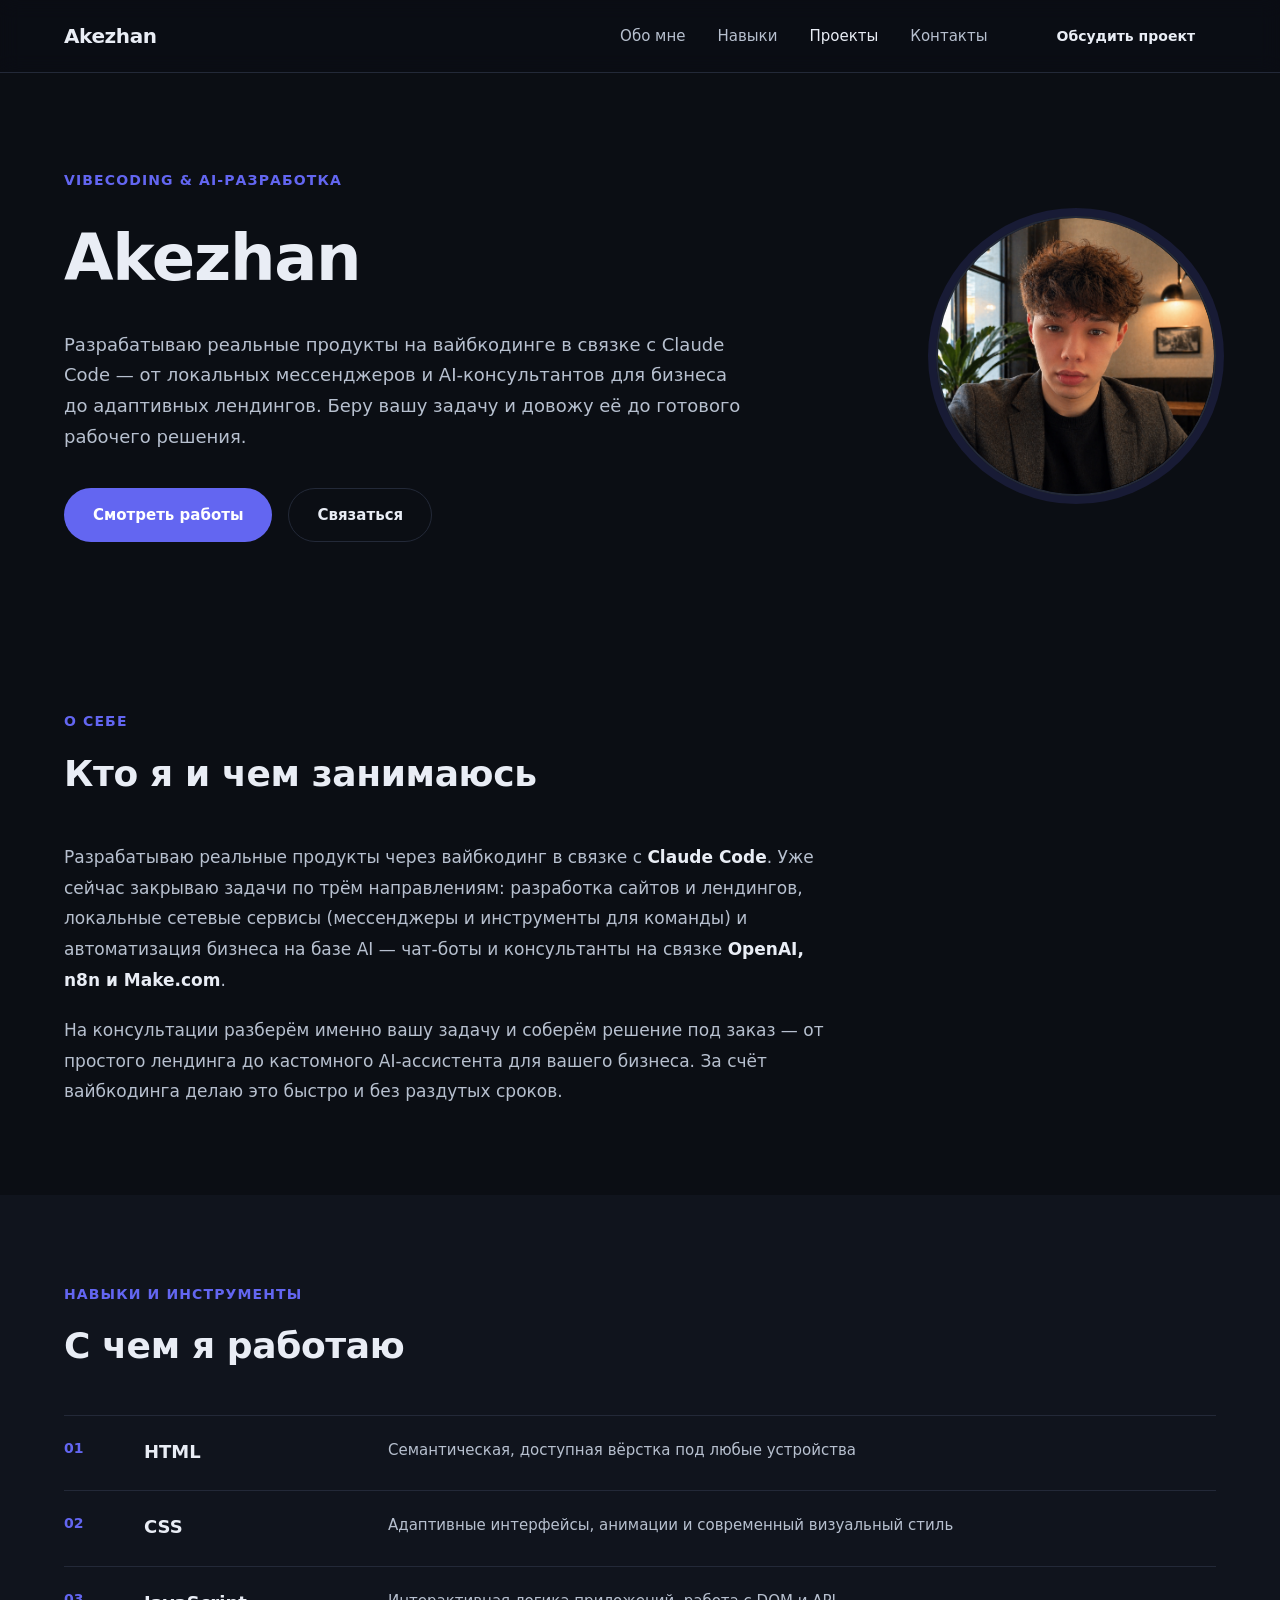
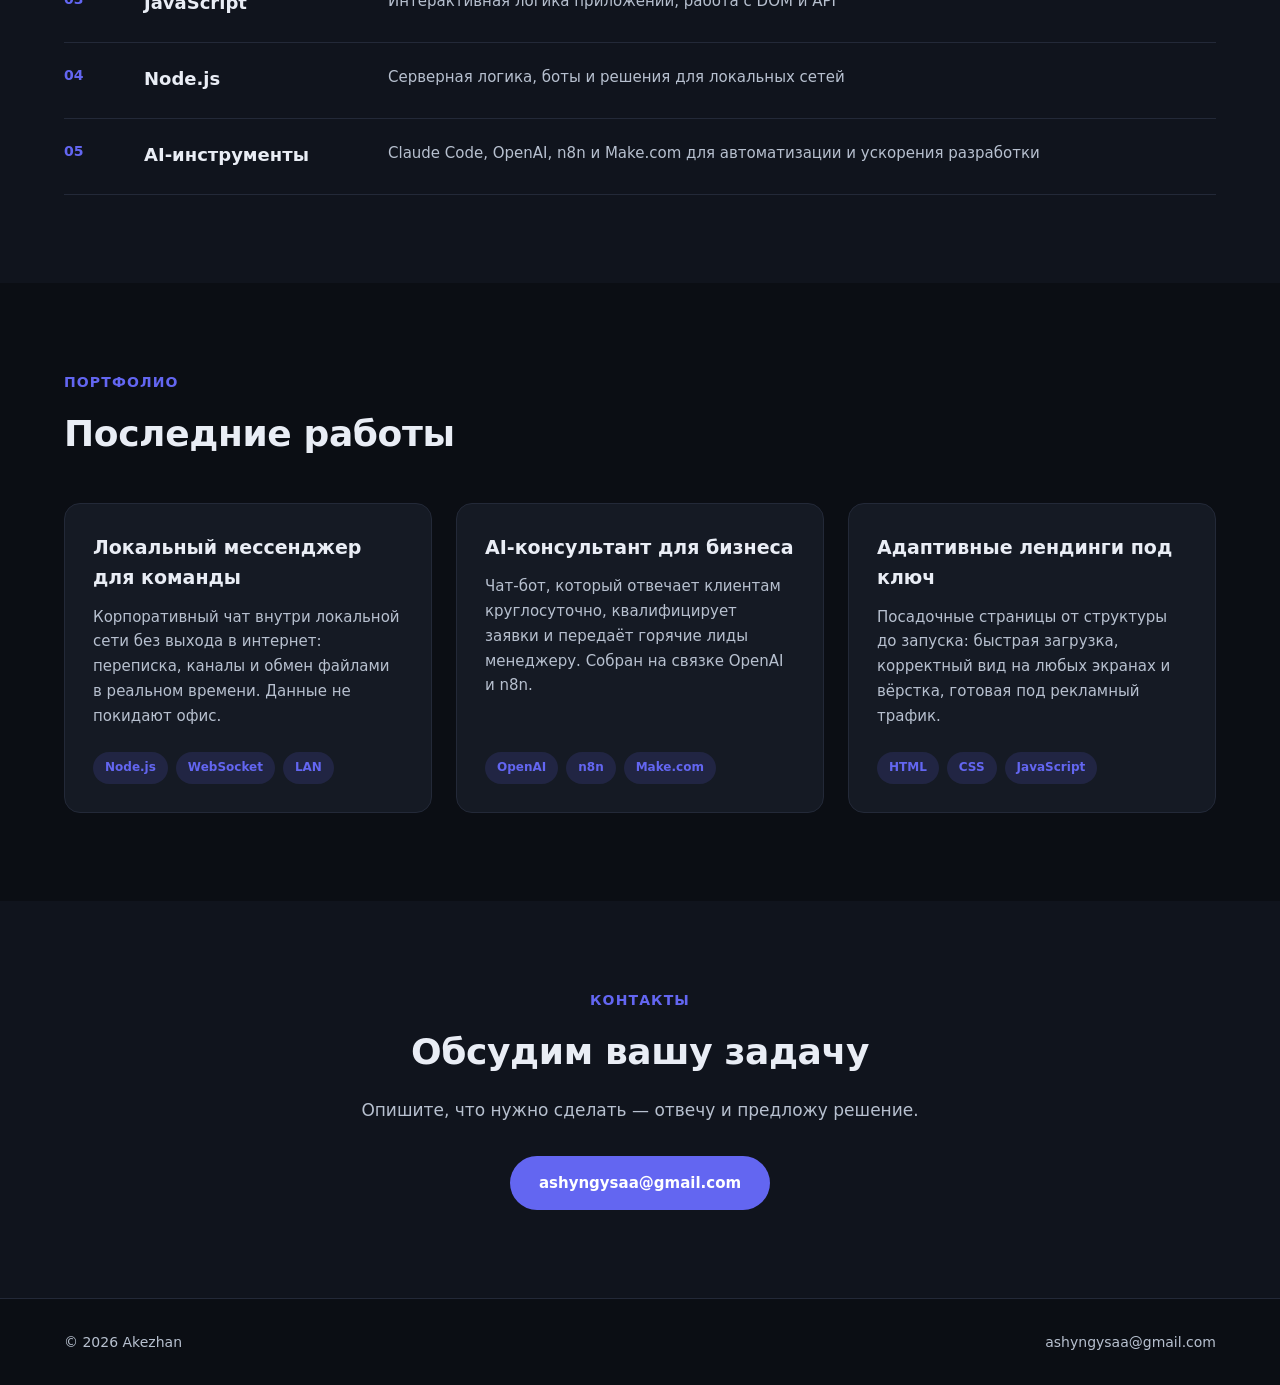
==== index.html @ c4709b47 "Initial commit: portfolio site with fixed hero layout Hero was collapsing to one column at every des" ====
<!DOCTYPE html>
<html lang="ru">
<head>
<meta charset="UTF-8">
<meta name="viewport" content="width=device-width, initial-scale=1.0">
<title>Akezhan — Портфолио</title>
<meta name="description" content="Akezhan — разработка сайтов, локальных сетевых сервисов и AI-автоматизации бизнеса на вайбкодинге с Claude Code.">
<link rel="icon" type="image/svg+xml" href="favicon.svg">
<meta property="og:title" content="Akezhan — разработка на вайбкодинге">
<meta property="og:description" content="Разрабатываю реальные продукты на вайбкодинге в связке с Claude Code — от локальных мессенджеров и AI-консультантов для бизнеса до адаптивных лендингов.">
<meta property="og:type" content="website">
<meta name="twitter:card" content="summary">
<meta name="twitter:title" content="Akezhan — разработка на вайбкодинге">
<meta name="twitter:description" content="Разрабатываю реальные продукты на вайбкодинге в связке с Claude Code — от локальных мессенджеров и AI-консультантов для бизнеса до адаптивных лендингов.">
<link rel="stylesheet" href="style.css">
</head>
<body>

<header class="header" id="top">
  <div class="container header__inner">
    <a href="#top" class="logo">Akezhan</a>

    <nav class="nav" id="nav">
      <a href="#about" class="nav__link">Обо мне</a>
      <a href="#skills" class="nav__link">Навыки</a>
      <a href="#projects" class="nav__link">Проекты</a>
      <a href="#contact" class="nav__link">Контакты</a>
    </nav>

    <a href="#contact" class="btn btn--sm header__cta">Обсудить проект</a>

    <button class="burger" id="burger" aria-label="Открыть меню" aria-expanded="false">
      <span></span><span></span><span></span>
    </button>
  </div>
</header>

<main>

  <!-- HERO -->
  <section class="hero">
    <div class="container hero__inner">
      <div class="hero__text">
        <p class="hero__eyebrow">Vibecoding &amp; AI-разработка</p>
        <h1 class="hero__title">Akezhan</h1>
        <p class="hero__desc">
          Разрабатываю реальные продукты на вайбкодинге в связке с Claude Code — от локальных мессенджеров и AI-консультантов для бизнеса до адаптивных лендингов. Беру вашу задачу и довожу её до готового рабочего решения.
        </p>
        <div class="hero__actions">
          <a href="#projects" class="btn btn--primary">Смотреть работы</a>
          <a href="#contact" class="btn btn--ghost">Связаться</a>
        </div>
      </div>

      <div class="hero__avatar-wrap">
        <div class="hero__avatar">
          <img src="avatar.png" alt="Akezhan">
        </div>
      </div>
    </div>
  </section>

  <!-- ABOUT -->
  <section class="section" id="about">
    <div class="container">
      <p class="section__eyebrow">О себе</p>
      <h2 class="section__title">Кто я и чем занимаюсь</h2>

      <div class="about__body">
        <p class="about__text">
          Разрабатываю реальные продукты через вайбкодинг в связке с <strong>Claude Code</strong>. Уже сейчас закрываю задачи по трём направлениям: разработка сайтов и лендингов, локальные сетевые сервисы (мессенджеры и инструменты для команды) и автоматизация бизнеса на базе AI — чат-боты и консультанты на связке <strong>OpenAI, n8n и Make.com</strong>.
        </p>
        <p class="about__text">
          На консультации разберём именно вашу задачу и соберём решение под заказ — от простого лендинга до кастомного AI-ассистента для вашего бизнеса. За счёт вайбкодинга делаю это быстро и без раздутых сроков.
        </p>
      </div>
    </div>
  </section>

  <!-- SKILLS -->
  <section class="section section--alt" id="skills">
    <div class="container">
      <p class="section__eyebrow">Навыки и инструменты</p>
      <h2 class="section__title">С чем я работаю</h2>

      <ul class="skills">
        <li class="skills__item">
          <span class="skills__num">01</span>
          <span class="skills__name">HTML</span>
          <span class="skills__desc">Семантическая, доступная вёрстка под любые устройства</span>
        </li>
        <li class="skills__item">
          <span class="skills__num">02</span>
          <span class="skills__name">CSS</span>
          <span class="skills__desc">Адаптивные интерфейсы, анимации и современный визуальный стиль</span>
        </li>
        <li class="skills__item">
          <span class="skills__num">03</span>
          <span class="skills__name">JavaScript</span>
          <span class="skills__desc">Интерактивная логика приложений, работа с DOM и API</span>
        </li>
        <li class="skills__item">
          <span class="skills__num">04</span>
          <span class="skills__name">Node.js</span>
          <span class="skills__desc">Серверная логика, боты и решения для локальных сетей</span>
        </li>
        <li class="skills__item">
          <span class="skills__num">05</span>
          <span class="skills__name">AI-инструменты</span>
          <span class="skills__desc">Claude Code, OpenAI, n8n и Make.com для автоматизации и ускорения разработки</span>
        </li>
      </ul>
    </div>
  </section>

  <!-- PROJECTS -->
  <section class="section" id="projects">
    <div class="container">
      <p class="section__eyebrow">Портфолио</p>
      <h2 class="section__title">Последние работы</h2>

      <div class="projects">
        <article class="card">
          <div class="card__body">
            <h3 class="card__title">Локальный мессенджер для команды</h3>
            <p class="card__desc">Корпоративный чат внутри локальной сети без выхода в интернет: переписка, каналы и обмен файлами в реальном времени. Данные не покидают офис.</p>
          </div>
          <div class="card__tags">
            <span class="tag">Node.js</span>
            <span class="tag">WebSocket</span>
            <span class="tag">LAN</span>
          </div>
        </article>

        <article class="card">
          <div class="card__body">
            <h3 class="card__title">AI-консультант для бизнеса</h3>
            <p class="card__desc">Чат-бот, который отвечает клиентам круглосуточно, квалифицирует заявки и передаёт горячие лиды менеджеру. Собран на связке OpenAI и n8n.</p>
          </div>
          <div class="card__tags">
            <span class="tag">OpenAI</span>
            <span class="tag">n8n</span>
            <span class="tag">Make.com</span>
          </div>
        </article>

        <article class="card">
          <div class="card__body">
            <h3 class="card__title">Адаптивные лендинги под ключ</h3>
            <p class="card__desc">Посадочные страницы от структуры до запуска: быстрая загрузка, корректный вид на любых экранах и вёрстка, готовая под рекламный трафик.</p>
          </div>
          <div class="card__tags">
            <span class="tag">HTML</span>
            <span class="tag">CSS</span>
            <span class="tag">JavaScript</span>
          </div>
        </article>
      </div>
    </div>
  </section>

  <!-- CONTACT -->
  <section class="section section--alt" id="contact">
    <div class="container contact">
      <p class="section__eyebrow">Контакты</p>
      <h2 class="section__title">Обсудим вашу задачу</h2>
      <p class="contact__text">Опишите, что нужно сделать — отвечу и предложу решение.</p>
      <div class="contact__actions">
        <a href="mailto:ashyngysaa@gmail.com" class="btn btn--primary">ashyngysaa@gmail.com</a>
      </div>
    </div>
  </section>

</main>

<footer class="footer">
  <div class="container footer__inner">
    <span>© <span id="year"></span> Akezhan</span>
    <a href="mailto:ashyngysaa@gmail.com">ashyngysaa@gmail.com</a>
  </div>
</footer>

<script src="script.js"></script>
</body>
</html>
---- style.css ----
/* ===== Variables ===== */
:root {
  --bg: #0b0e14;
  --bg-alt: #10141d;
  --surface: #151a24;
  --border: #232938;
  --text: #e9edf5;
  --text-muted: #b7c0cf;
  --accent: #6366f1;
  --accent-soft: rgba(99, 102, 241, 0.15);
  --radius: 16px;
  --container: 1200px;
  --transition: 0.2s ease;
}

* { box-sizing: border-box; }

html { scroll-behavior: smooth; }

body {
  margin: 0;
  background: var(--bg);
  color: var(--text);
  font-family: "Inter", "Segoe UI", system-ui, -apple-system, sans-serif;
  line-height: 1.6;
  -webkit-font-smoothing: antialiased;
  overflow-x: hidden;
}

img { max-width: 100%; display: block; }

a { color: inherit; text-decoration: none; }

ul { list-style: none; margin: 0; padding: 0; }

.container {
  max-width: var(--container);
  margin: 0 auto;
  padding: 0 24px;
}

/* ===== Buttons ===== */
.btn {
  display: inline-flex;
  align-items: center;
  justify-content: center;
  padding: 14px 28px;
  border-radius: 999px;
  font-weight: 600;
  font-size: 15px;
  transition: transform var(--transition), background var(--transition), border-color var(--transition), color var(--transition);
  border: 1px solid transparent;
  cursor: pointer;
}

.btn--primary {
  background: var(--accent);
  color: #fff;
}
.btn--primary:hover { transform: translateY(-2px); background: #5457e0; }

.btn--ghost {
  border-color: var(--border);
  color: var(--text);
  background: transparent;
}
.btn--ghost:hover { border-color: var(--accent); color: var(--accent); }

.btn--sm { padding: 10px 20px; font-size: 14px; }

/* ===== Header ===== */
.header {
  position: sticky;
  top: 0;
  z-index: 50;
  background: rgba(11, 14, 20, 0.85);
  backdrop-filter: blur(10px);
  border-bottom: 1px solid var(--border);
}

.header__inner {
  display: flex;
  align-items: center;
  justify-content: space-between;
  height: 72px;
  gap: 24px;
}

.logo {
  font-size: 20px;
  font-weight: 700;
  letter-spacing: -0.02em;
}

.nav {
  display: flex;
  gap: 32px;
  margin-left: auto;
}

.nav__link {
  font-size: 15px;
  color: var(--text-muted);
  transition: color var(--transition);
}
.nav__link:hover { color: var(--text); }
.nav__link--active { color: var(--text); }

.header__cta { margin-left: 24px; white-space: nowrap; }

.burger {
  display: none;
  flex-direction: column;
  justify-content: center;
  gap: 5px;
  width: 36px;
  height: 36px;
  background: transparent;
  border: none;
  cursor: pointer;
}
.burger span {
  display: block;
  height: 2px;
  background: var(--text);
  border-radius: 2px;
  transition: transform var(--transition), opacity var(--transition);
}

/* ===== Hero ===== */
.hero { padding: 96px 0 80px; }

.hero__inner {
  display: grid;
  grid-template-columns: minmax(0, 1fr) minmax(200px, 280px);
  align-items: center;
  gap: 48px;
  width: 100%;
}

.hero__text {
  min-width: 0;
  max-width: 680px;
  overflow-wrap: break-word;
}

.hero__eyebrow {
  color: var(--accent);
  font-weight: 600;
  font-size: 14px;
  text-transform: uppercase;
  letter-spacing: 0.08em;
  margin: 0 0 16px;
}

.hero__title {
  font-size: clamp(40px, 6vw, 64px);
  font-weight: 800;
  letter-spacing: -0.02em;
  margin: 0 0 20px;
}

.hero__desc {
  color: var(--text-muted);
  font-size: 18px;
  line-height: 1.7;
  margin: 0 0 36px;
}

.hero__actions { display: flex; gap: 16px; flex-wrap: wrap; min-width: 0; }

.hero__avatar-wrap {
  width: 280px;
  min-width: 0;
  justify-self: end;
}

.hero__avatar {
  width: 100%;
  aspect-ratio: 1;
  border-radius: 50%;
  overflow: hidden;
  border: 2px solid var(--border);
  box-shadow: 0 0 0 8px var(--accent-soft);
}

.hero__avatar img {
  width: 100%;
  height: 100%;
  object-fit: cover;
}

/* ===== Section shared ===== */
.section { padding: 88px 0; }
.section--alt { background: var(--bg-alt); }

.section__eyebrow {
  color: var(--accent);
  font-weight: 600;
  font-size: 14px;
  text-transform: uppercase;
  letter-spacing: 0.08em;
  margin: 0 0 12px;
}

.section__title {
  font-size: clamp(28px, 4vw, 36px);
  font-weight: 700;
  letter-spacing: -0.01em;
  margin: 0 0 40px;
}

/* ===== About ===== */
.about__body { max-width: 780px; }

.about__text {
  color: var(--text-muted);
  font-size: 17px;
  line-height: 1.8;
  margin: 0 0 20px;
}
.about__text:last-child { margin-bottom: 0; }

.about__text strong { color: var(--text); font-weight: 600; }

/* ===== Skills ===== */
.skills__item {
  display: grid;
  grid-template-columns: 56px minmax(160px, 220px) minmax(0, 1fr);
  align-items: start;
  column-gap: 24px;
  padding: 22px 0;
  border-bottom: 1px solid var(--border);
  line-height: 1.5;
  min-height: 76px;
}
.skills__item:first-child { border-top: 1px solid var(--border); }

.skills__num {
  font-size: 14px;
  font-weight: 700;
  color: var(--accent);
  font-variant-numeric: tabular-nums;
}

.skills__name {
  font-size: 18px;
  font-weight: 600;
  color: var(--text);
}

.skills__desc {
  font-size: 15px;
  color: var(--text-muted);
  line-height: 1.7;
}

/* ===== Projects ===== */
.projects {
  display: grid;
  grid-template-columns: repeat(3, minmax(0, 1fr));
  gap: 24px;
  align-items: stretch;
  grid-auto-rows: 1fr;
}

.card {
  display: flex;
  flex-direction: column;
  justify-content: space-between;
  height: 100%;
  background: var(--surface);
  border: 1px solid var(--border);
  border-radius: var(--radius);
  padding: 28px;
  transition: transform var(--transition), box-shadow var(--transition), border-color var(--transition);
}

.card:hover {
  transform: translateY(-4px);
  border-color: var(--accent);
  box-shadow: 0 12px 32px rgba(0, 0, 0, 0.35);
}

.card__body {
  display: flex;
  flex-direction: column;
  flex: 1;
  margin-bottom: 24px;
}

.card__title {
  font-size: 19px;
  font-weight: 700;
  margin: 0 0 12px;
}

.card__desc {
  font-size: 15px;
  color: var(--text-muted);
  line-height: 1.65;
  margin: 0;
}

.card__tags {
  display: flex;
  flex-wrap: wrap;
  gap: 8px;
  margin-top: auto;
}

.tag {
  font-size: 12px;
  font-weight: 600;
  color: var(--accent);
  background: var(--accent-soft);
  border-radius: 999px;
  padding: 6px 12px;
}

/* ===== Contact ===== */
.contact { text-align: center; }
.contact .section__title { margin-bottom: 16px; }
.contact__text {
  color: var(--text-muted);
  font-size: 17px;
  margin: 0 0 32px;
}
.contact__actions { display: flex; justify-content: center; }

/* ===== Footer ===== */
.footer { border-top: 1px solid var(--border); padding: 32px 0; }
.footer__inner {
  display: flex;
  justify-content: space-between;
  color: var(--text-muted);
  font-size: 14px;
}
.footer__inner a:hover { color: var(--text); }

/* ===== Reveal animation ===== */
.reveal {
  opacity: 0;
  transform: translateY(24px);
  transition: opacity 0.6s ease, transform 0.6s ease;
}
.reveal.is-visible { opacity: 1; transform: translateY(0); }

/* ===== Responsive ===== */
@media (max-width: 1024px) {
  .hero__inner { gap: 40px; grid-template-columns: minmax(0, 1fr) minmax(180px, 240px); }
  .hero__avatar-wrap { width: 240px; }
}

@media (max-width: 900px) {
  .projects { grid-template-columns: 1fr 1fr; }
  .hero__inner {
    grid-template-columns: minmax(0, 1fr);
    justify-items: center;
    text-align: center;
    gap: 40px;
  }
  .hero__avatar-wrap { order: -1; justify-self: center; width: 220px; }
  .hero__actions { justify-content: center; }
  .hero__text { max-width: 100%; }
}

@media (max-width: 768px) {
  .nav { position: fixed; top: 72px; left: 0; right: 0; background: var(--bg); flex-direction: column; gap: 0; padding: 8px 24px 16px; border-bottom: 1px solid var(--border); transform: translateY(-8px); opacity: 0; pointer-events: none; transition: transform var(--transition), opacity var(--transition); }
  .nav.is-open { transform: translateY(0); opacity: 1; pointer-events: auto; }
  .nav__link { padding: 12px 0; border-bottom: 1px solid var(--border); }
  .nav__link:last-child { border-bottom: none; }
  .header__cta { display: none; }
  .burger { display: flex; }
  .projects { grid-template-columns: 1fr; }
  .skills__item { grid-template-columns: 40px minmax(0, 1fr); row-gap: 6px; }
  .skills__desc { grid-column: 2 / 3; }
}

@media (max-width: 390px) {
  .container { padding: 0 16px; }
  .hero { padding: 56px 0 64px; }
  .hero__title { font-size: 36px; }
  .hero__desc { font-size: 16px; margin-bottom: 24px; }
  .hero__actions { gap: 12px; }
  .hero__avatar-wrap { width: 160px; }
  .section { padding: 64px 0; }
  .section__title { margin-bottom: 28px; }
  .card { padding: 24px; }
  .card__title { font-size: 18px; }
  .card__desc { font-size: 14px; }
  .skills__item { column-gap: 12px; padding: 18px 0; min-height: auto; }
  .skills__name { font-size: 16px; }
  .skills__desc { font-size: 14px; }
  .footer__inner { flex-direction: column; gap: 8px; }
}

@media (prefers-reduced-motion: reduce) {
  html { scroll-behavior: auto; }
  .reveal {
    opacity: 1 !important;
    transform: none !important;
    transition: none !important;
  }
  .btn,
  .card,
  .nav__link {
    transition: none !important;
  }
}
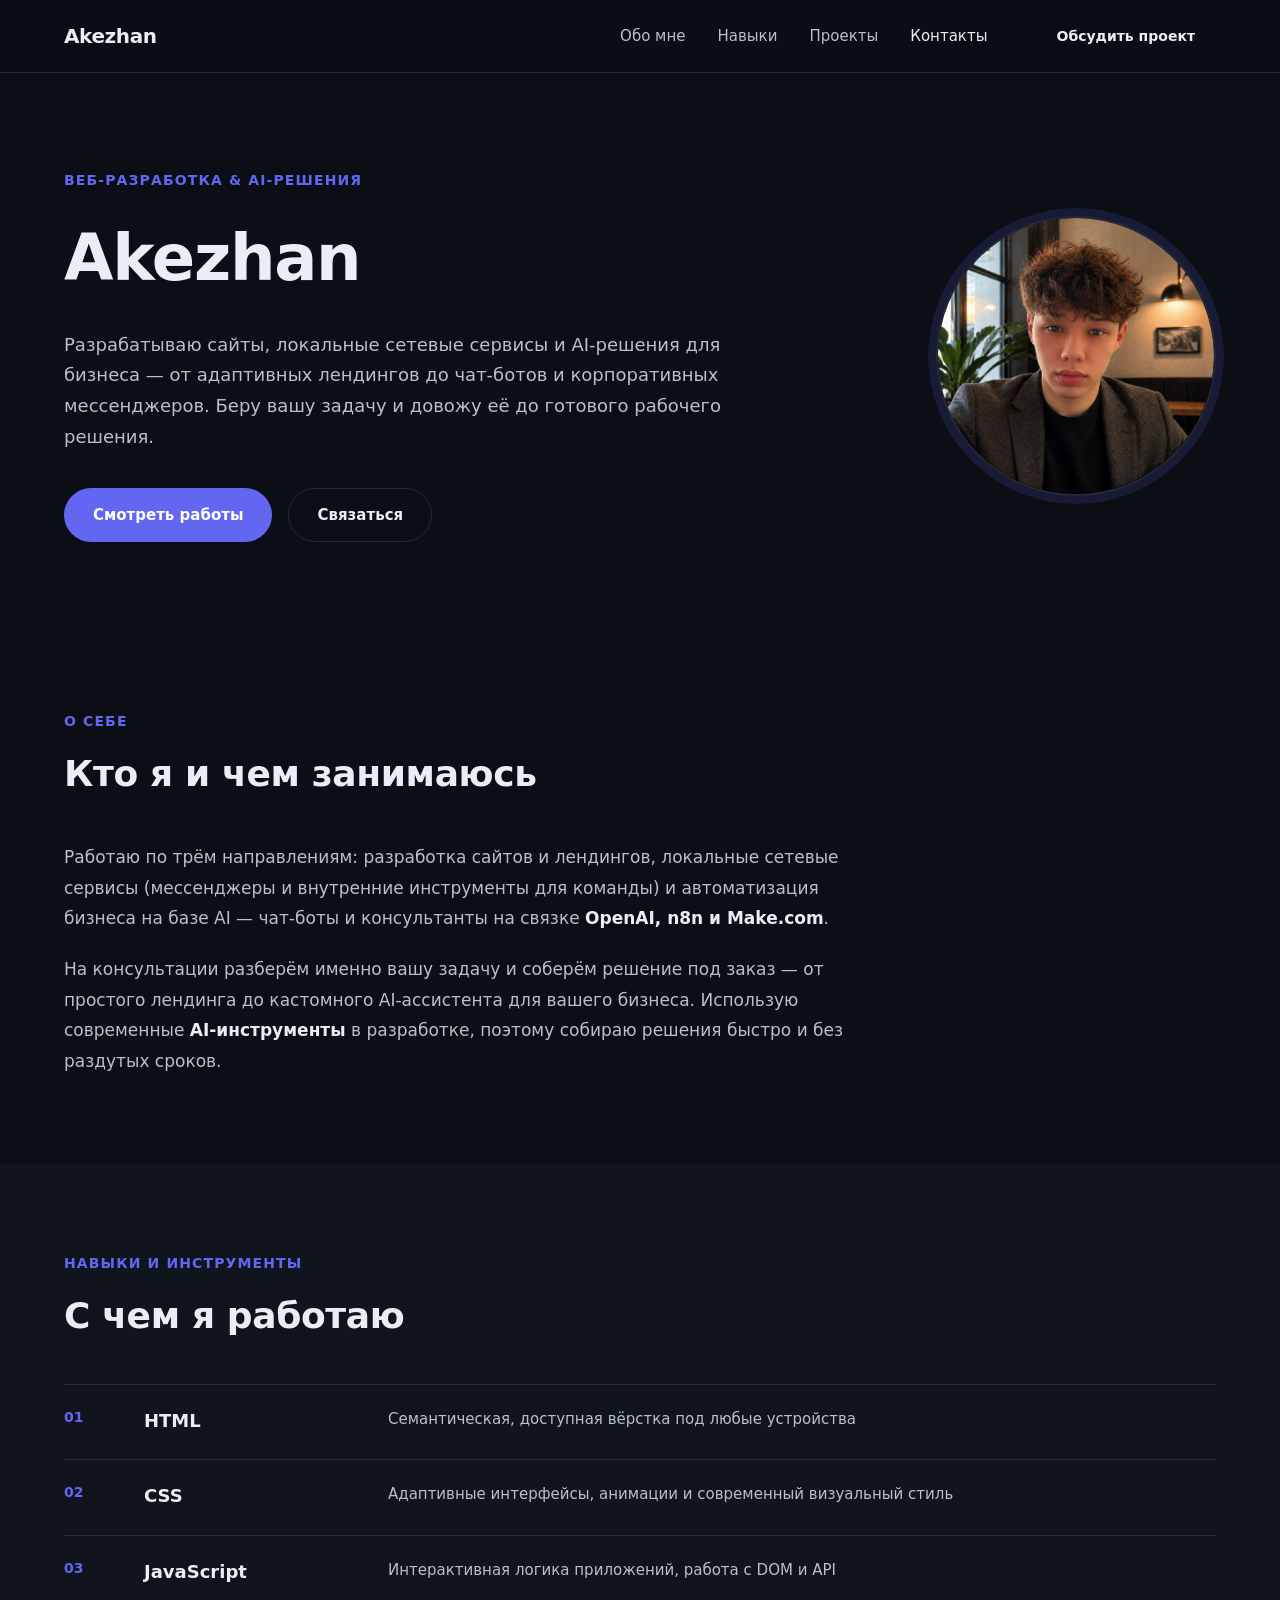
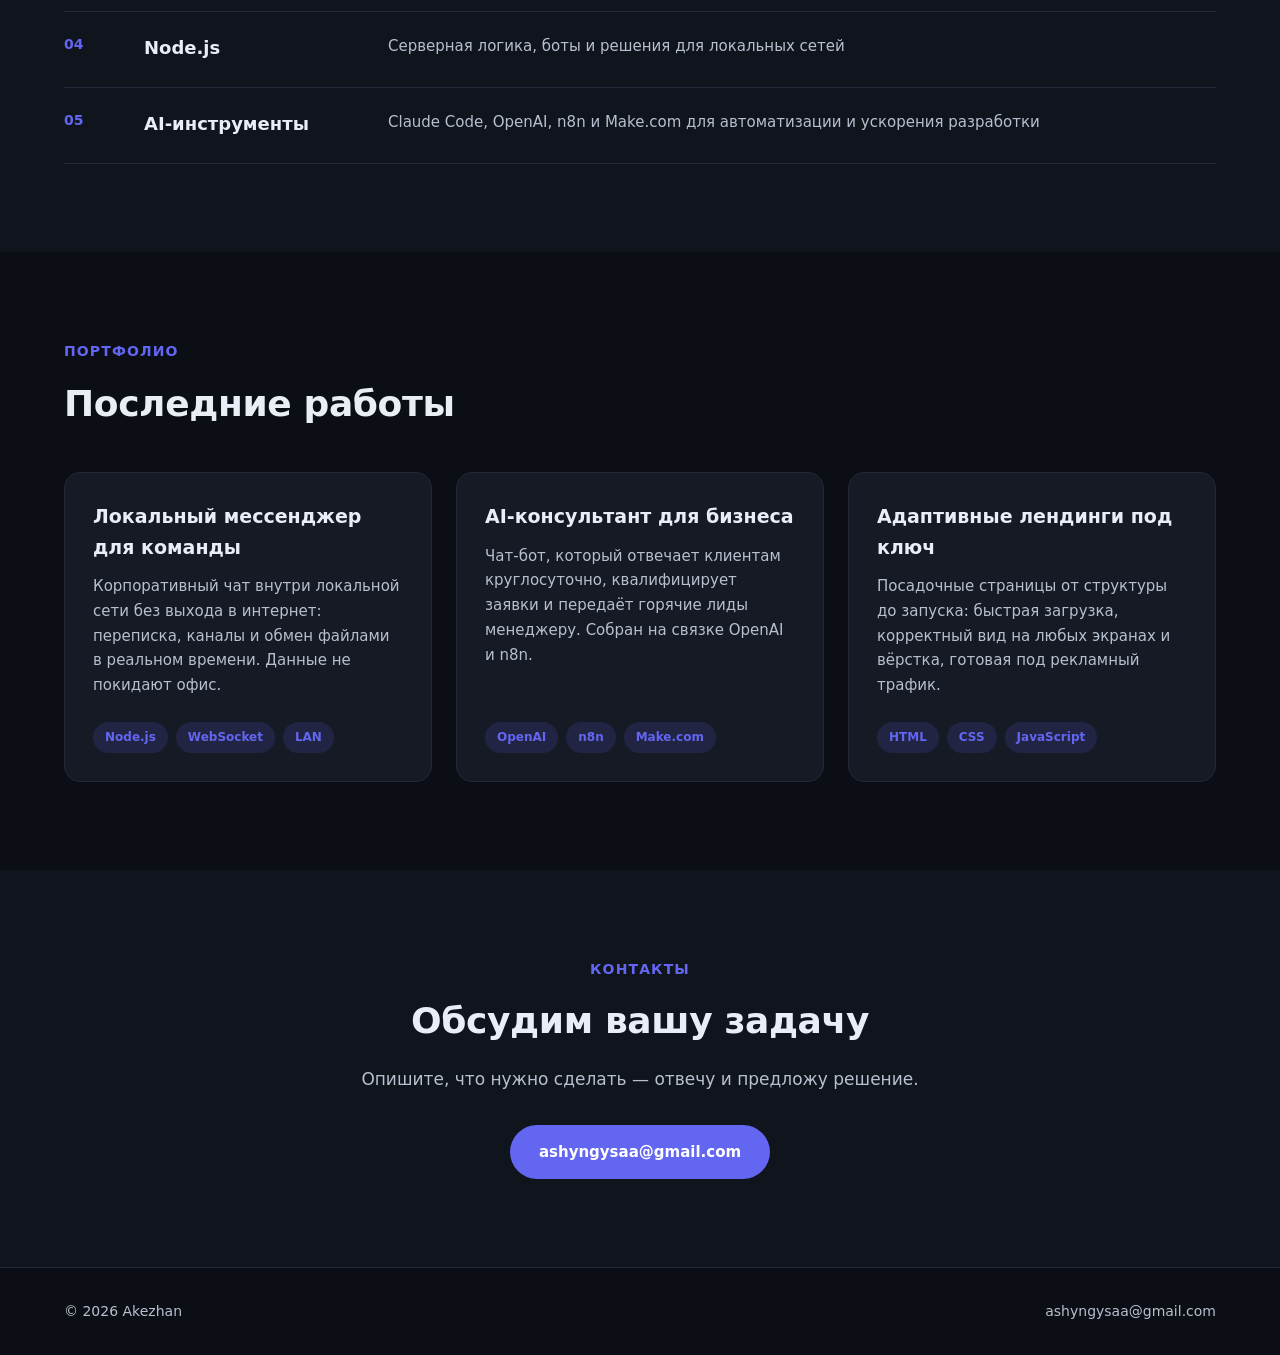
==== commit 44987618: "Reposition site: focus on client results over vibecoding as a method AI stays as a service and part " ====
--- a/index.html
+++ b/index.html
@@ -3,15 +3,15 @@
 <head>
 <meta charset="UTF-8">
 <meta name="viewport" content="width=device-width, initial-scale=1.0">
-<title>Akezhan — Портфолио</title>
-<meta name="description" content="Akezhan — разработка сайтов, локальных сетевых сервисов и AI-автоматизации бизнеса на вайбкодинге с Claude Code.">
+<title>Akezhan — веб-разработка и AI-решения для бизнеса</title>
+<meta name="description" content="Разработка сайтов и лендингов, локальные сетевые сервисы и автоматизация бизнеса на базе AI.">
 <link rel="icon" type="image/svg+xml" href="favicon.svg">
-<meta property="og:title" content="Akezhan — разработка на вайбкодинге">
-<meta property="og:description" content="Разрабатываю реальные продукты на вайбкодинге в связке с Claude Code — от локальных мессенджеров и AI-консультантов для бизнеса до адаптивных лендингов.">
+<meta property="og:title" content="Akezhan — веб-разработка и AI-решения для бизнеса">
+<meta property="og:description" content="Разработка сайтов и лендингов, локальные сетевые сервисы и автоматизация бизнеса на базе AI.">
 <meta property="og:type" content="website">
 <meta name="twitter:card" content="summary">
-<meta name="twitter:title" content="Akezhan — разработка на вайбкодинге">
-<meta name="twitter:description" content="Разрабатываю реальные продукты на вайбкодинге в связке с Claude Code — от локальных мессенджеров и AI-консультантов для бизнеса до адаптивных лендингов.">
+<meta name="twitter:title" content="Akezhan — веб-разработка и AI-решения для бизнеса">
+<meta name="twitter:description" content="Разработка сайтов и лендингов, локальные сетевые сервисы и автоматизация бизнеса на базе AI.">
 <link rel="stylesheet" href="style.css">
 </head>
 <body>
@@ -41,10 +41,10 @@
   <section class="hero">
     <div class="container hero__inner">
       <div class="hero__text">
-        <p class="hero__eyebrow">Vibecoding &amp; AI-разработка</p>
+        <p class="hero__eyebrow">Веб-разработка &amp; AI-решения</p>
         <h1 class="hero__title">Akezhan</h1>
         <p class="hero__desc">
-          Разрабатываю реальные продукты на вайбкодинге в связке с Claude Code — от локальных мессенджеров и AI-консультантов для бизнеса до адаптивных лендингов. Беру вашу задачу и довожу её до готового рабочего решения.
+          Разрабатываю сайты, локальные сетевые сервисы и AI-решения для бизнеса — от адаптивных лендингов до чат-ботов и корпоративных мессенджеров. Беру вашу задачу и довожу её до готового рабочего решения.
         </p>
         <div class="hero__actions">
           <a href="#projects" class="btn btn--primary">Смотреть работы</a>
@@ -68,10 +68,10 @@
 
       <div class="about__body">
         <p class="about__text">
-          Разрабатываю реальные продукты через вайбкодинг в связке с <strong>Claude Code</strong>. Уже сейчас закрываю задачи по трём направлениям: разработка сайтов и лендингов, локальные сетевые сервисы (мессенджеры и инструменты для команды) и автоматизация бизнеса на базе AI — чат-боты и консультанты на связке <strong>OpenAI, n8n и Make.com</strong>.
+          Работаю по трём направлениям: разработка сайтов и лендингов, локальные сетевые сервисы (мессенджеры и внутренние инструменты для команды) и автоматизация бизнеса на базе AI — чат-боты и консультанты на связке <strong>OpenAI, n8n и Make.com</strong>.
         </p>
         <p class="about__text">
-          На консультации разберём именно вашу задачу и соберём решение под заказ — от простого лендинга до кастомного AI-ассистента для вашего бизнеса. За счёт вайбкодинга делаю это быстро и без раздутых сроков.
+          На консультации разберём именно вашу задачу и соберём решение под заказ — от простого лендинга до кастомного AI-ассистента для вашего бизнеса. Использую современные <strong>AI-инструменты</strong> в разработке, поэтому собираю решения быстро и без раздутых сроков.
         </p>
       </div>
     </div>
@@ -180,6 +180,13 @@
   </div>
 </footer>
 
+<a href="#top" class="back-to-top" id="backToTop" aria-label="Наверх">
+  <svg viewBox="0 0 24 24" fill="none" stroke="currentColor" stroke-width="2.5" stroke-linecap="round" stroke-linejoin="round" aria-hidden="true">
+    <path d="M12 19V5"></path>
+    <path d="M5 12l7-7 7 7"></path>
+  </svg>
+</a>
+
 <script src="script.js"></script>
 </body>
 </html>
--- a/style.css
+++ b/style.css
@@ -132,7 +132,7 @@
 
 .hero__inner {
   display: grid;
-  grid-template-columns: minmax(0, 1fr) minmax(200px, 280px);
+  grid-template-columns: 1fr auto;
   align-items: center;
   gap: 48px;
   width: 100%;
@@ -191,7 +191,7 @@
 }
 
 /* ===== Section shared ===== */
-.section { padding: 88px 0; }
+.section { padding: 88px 0; scroll-margin-top: 88px; }
 .section--alt { background: var(--bg-alt); }
 
 .section__eyebrow {
@@ -337,6 +337,30 @@
   font-size: 14px;
 }
 .footer__inner a:hover { color: var(--text); }
+
+/* ===== Back to top ===== */
+.back-to-top {
+  position: fixed;
+  right: 24px;
+  bottom: 24px;
+  width: 48px;
+  height: 48px;
+  display: flex;
+  align-items: center;
+  justify-content: center;
+  border-radius: 50%;
+  background: var(--accent);
+  color: #fff;
+  box-shadow: 0 8px 24px rgba(0, 0, 0, 0.35);
+  opacity: 0;
+  visibility: hidden;
+  transform: translateY(12px);
+  transition: opacity var(--transition), transform var(--transition), background var(--transition);
+  z-index: 40;
+}
+.back-to-top.is-visible { opacity: 1; visibility: visible; transform: translateY(0); }
+.back-to-top:hover { background: #5457e0; }
+.back-to-top svg { width: 20px; height: 20px; }
 
 /* ===== Reveal animation ===== */
 .reveal {
@@ -396,7 +420,6 @@
 }
 
 @media (prefers-reduced-motion: reduce) {
-  html { scroll-behavior: auto; }
   .reveal {
     opacity: 1 !important;
     transform: none !important;
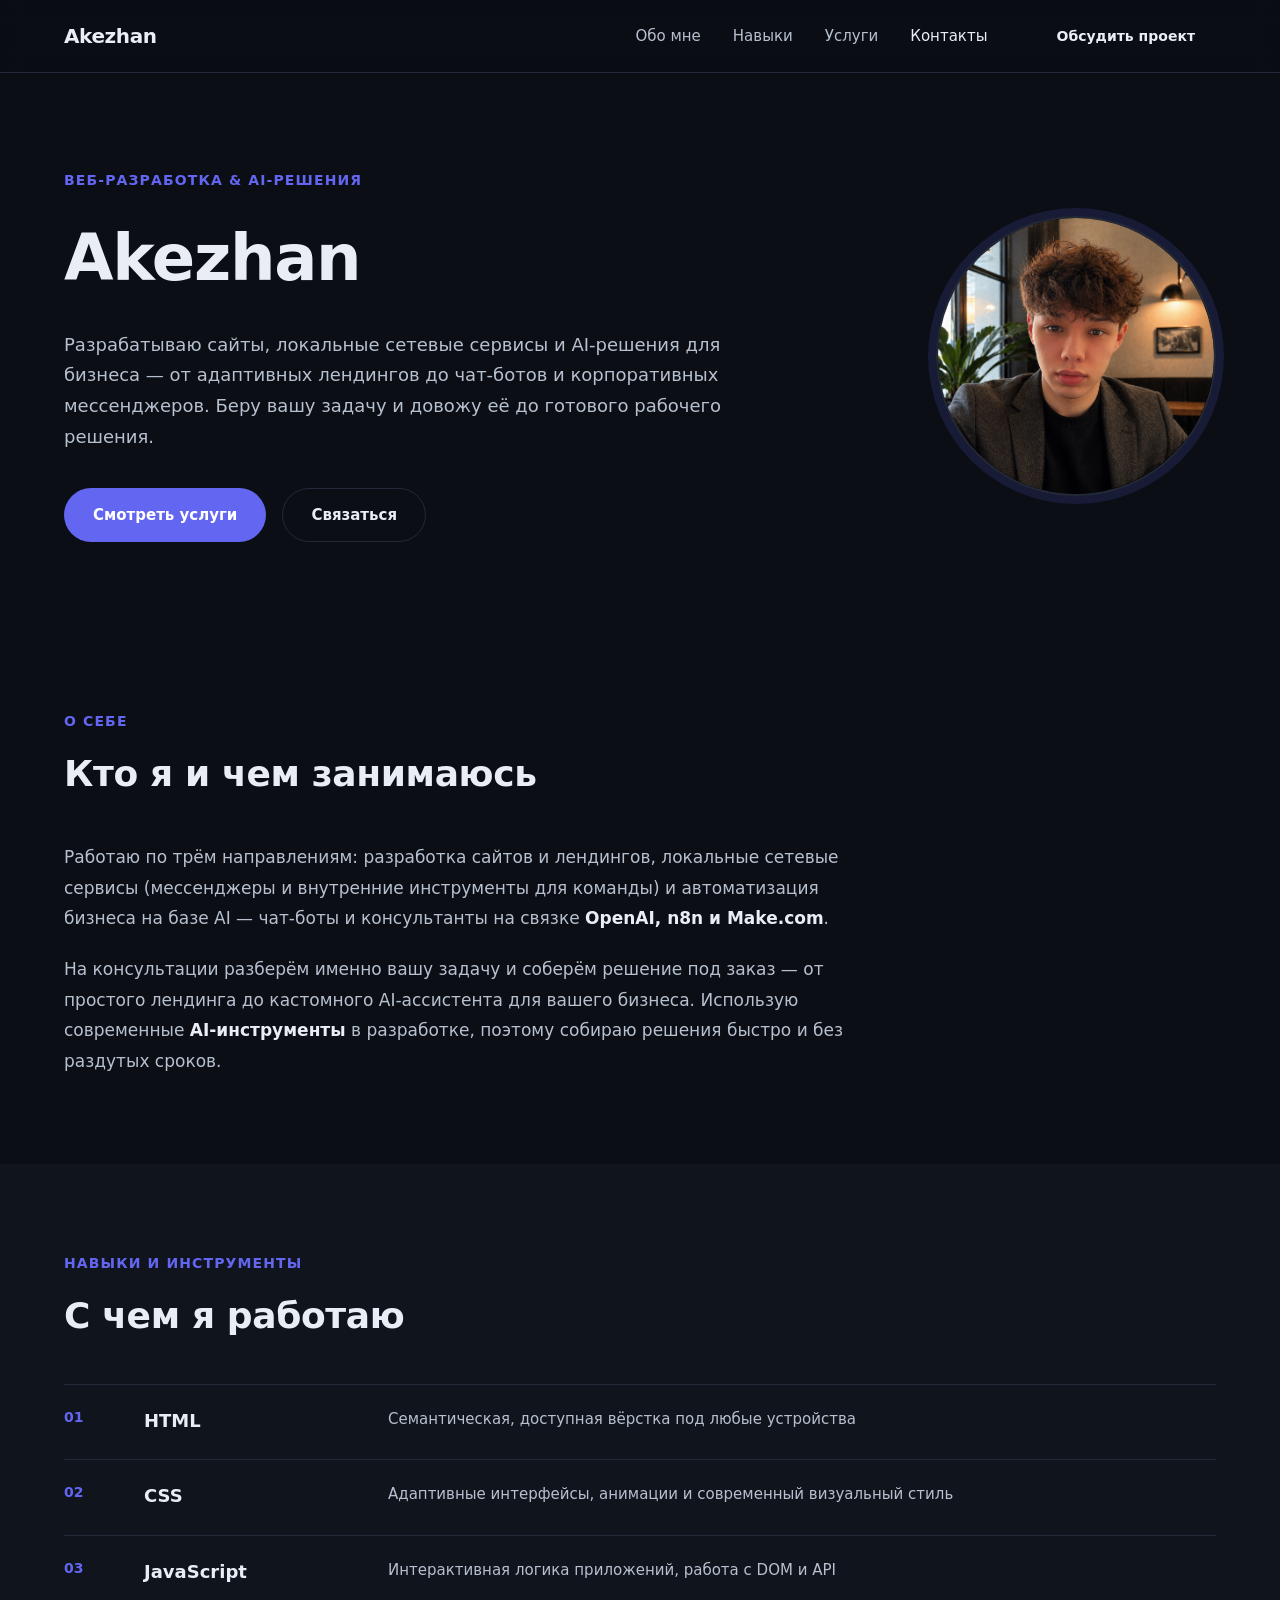
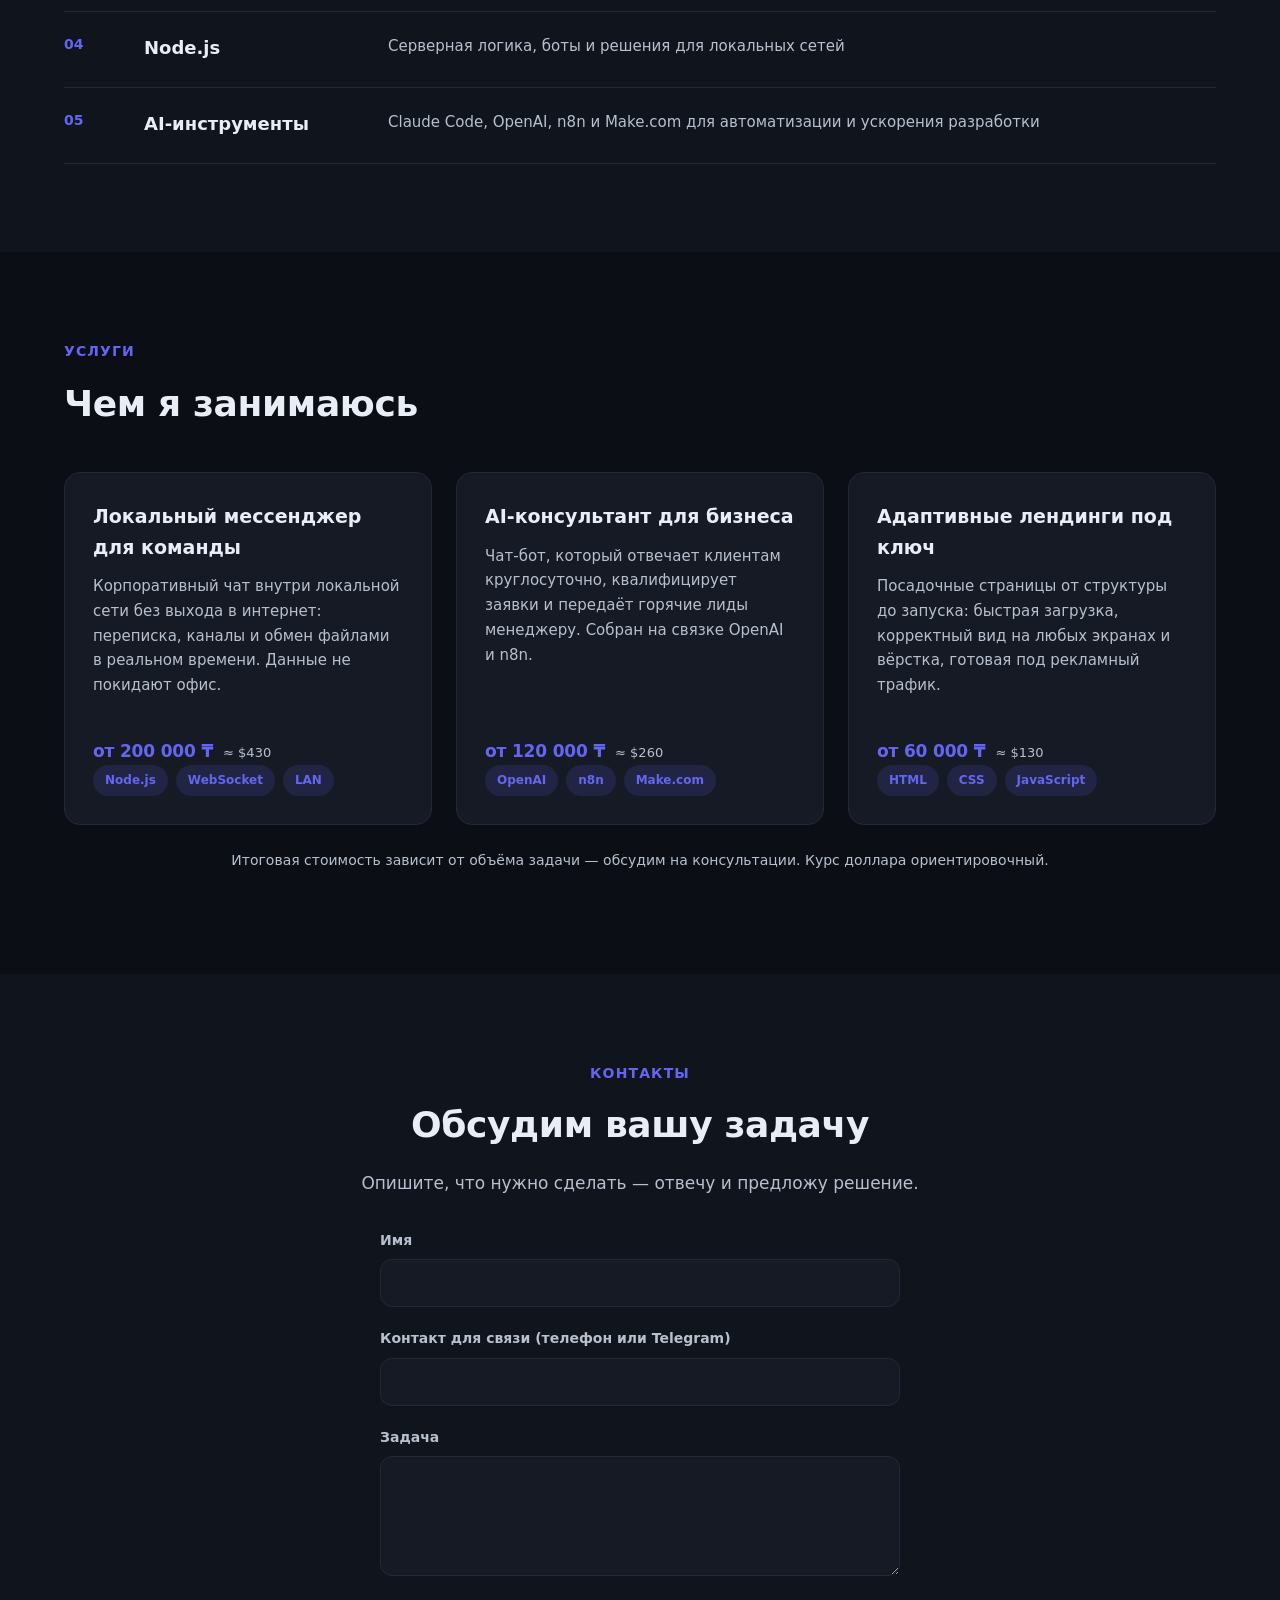
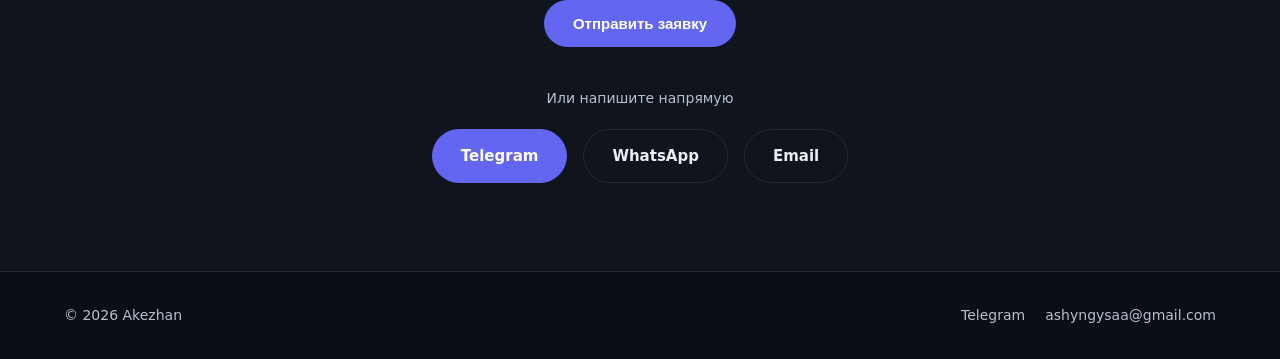
==== commit 3ac842b6: "Rebrand projects as services with pricing, add contact form and channels - Rename "Портфолио" sectio" ====
--- a/index.html
+++ b/index.html
@@ -23,7 +23,7 @@
     <nav class="nav" id="nav">
       <a href="#about" class="nav__link">Обо мне</a>
       <a href="#skills" class="nav__link">Навыки</a>
-      <a href="#projects" class="nav__link">Проекты</a>
+      <a href="#projects" class="nav__link">Услуги</a>
       <a href="#contact" class="nav__link">Контакты</a>
     </nav>
 
@@ -47,7 +47,7 @@
           Разрабатываю сайты, локальные сетевые сервисы и AI-решения для бизнеса — от адаптивных лендингов до чат-ботов и корпоративных мессенджеров. Беру вашу задачу и довожу её до готового рабочего решения.
         </p>
         <div class="hero__actions">
-          <a href="#projects" class="btn btn--primary">Смотреть работы</a>
+          <a href="#projects" class="btn btn--primary">Смотреть услуги</a>
           <a href="#contact" class="btn btn--ghost">Связаться</a>
         </div>
       </div>
@@ -116,15 +116,20 @@
   <!-- PROJECTS -->
   <section class="section" id="projects">
     <div class="container">
-      <p class="section__eyebrow">Портфолио</p>
-      <h2 class="section__title">Последние работы</h2>
-
+      <p class="section__eyebrow">Услуги</p>
+      <h2 class="section__title">Чем я занимаюсь</h2>
+
+      <!-- Когда появятся скриншоты проектов: вставить <img class="card__image" src="..." alt="..."> первым элементом внутри .card, перед .card__body -->
       <div class="projects">
         <article class="card">
           <div class="card__body">
             <h3 class="card__title">Локальный мессенджер для команды</h3>
             <p class="card__desc">Корпоративный чат внутри локальной сети без выхода в интернет: переписка, каналы и обмен файлами в реальном времени. Данные не покидают офис.</p>
           </div>
+          <div class="card__price">
+            <span class="card__price-main">от 200 000 ₸</span>
+            <span class="card__price-usd">≈ $430</span>
+          </div>
           <div class="card__tags">
             <span class="tag">Node.js</span>
             <span class="tag">WebSocket</span>
@@ -137,6 +142,10 @@
             <h3 class="card__title">AI-консультант для бизнеса</h3>
             <p class="card__desc">Чат-бот, который отвечает клиентам круглосуточно, квалифицирует заявки и передаёт горячие лиды менеджеру. Собран на связке OpenAI и n8n.</p>
           </div>
+          <div class="card__price">
+            <span class="card__price-main">от 120 000 ₸</span>
+            <span class="card__price-usd">≈ $260</span>
+          </div>
           <div class="card__tags">
             <span class="tag">OpenAI</span>
             <span class="tag">n8n</span>
@@ -149,6 +158,10 @@
             <h3 class="card__title">Адаптивные лендинги под ключ</h3>
             <p class="card__desc">Посадочные страницы от структуры до запуска: быстрая загрузка, корректный вид на любых экранах и вёрстка, готовая под рекламный трафик.</p>
           </div>
+          <div class="card__price">
+            <span class="card__price-main">от 60 000 ₸</span>
+            <span class="card__price-usd">≈ $130</span>
+          </div>
           <div class="card__tags">
             <span class="tag">HTML</span>
             <span class="tag">CSS</span>
@@ -156,6 +169,8 @@
           </div>
         </article>
       </div>
+
+      <p class="projects__note">Итоговая стоимость зависит от объёма задачи — обсудим на консультации. Курс доллара ориентировочный.</p>
     </div>
   </section>
 
@@ -165,8 +180,37 @@
       <p class="section__eyebrow">Контакты</p>
       <h2 class="section__title">Обсудим вашу задачу</h2>
       <p class="contact__text">Опишите, что нужно сделать — отвечу и предложу решение.</p>
+
+      <form name="contact" method="POST" data-netlify="true" netlify-honeypot="bot-field" action="/spasibo.html" class="form">
+        <input type="hidden" name="form-name" value="contact">
+        <p class="form__hidden" hidden aria-hidden="true">
+          <label>Не заполняйте это поле: <input name="bot-field"></label>
+        </p>
+
+        <div class="form__field">
+          <label class="form__label" for="name">Имя</label>
+          <input class="form__input" type="text" id="name" name="name" required>
+        </div>
+
+        <div class="form__field">
+          <label class="form__label" for="contact-info">Контакт для связи (телефон или Telegram)</label>
+          <input class="form__input" type="text" id="contact-info" name="contact" required>
+        </div>
+
+        <div class="form__field">
+          <label class="form__label" for="task">Задача</label>
+          <textarea class="form__textarea" id="task" name="task" rows="4" required></textarea>
+        </div>
+
+        <button type="submit" class="btn btn--primary form__submit">Отправить заявку</button>
+      </form>
+
+      <p class="contact__divider">Или напишите напрямую</p>
+
       <div class="contact__actions">
-        <a href="mailto:ashyngysaa@gmail.com" class="btn btn--primary">ashyngysaa@gmail.com</a>
+        <a href="https://t.me/molodoybel3y" target="_blank" rel="noopener" class="btn btn--primary" aria-label="Написать в Telegram">Telegram</a>
+        <a href="https://wa.me/77067065260" target="_blank" rel="noopener" class="btn btn--ghost" aria-label="Написать в WhatsApp">WhatsApp</a>
+        <a href="mailto:ashyngysaa@gmail.com" class="btn btn--ghost" aria-label="Написать на email">Email</a>
       </div>
     </div>
   </section>
@@ -176,7 +220,10 @@
 <footer class="footer">
   <div class="container footer__inner">
     <span>© <span id="year"></span> Akezhan</span>
-    <a href="mailto:ashyngysaa@gmail.com">ashyngysaa@gmail.com</a>
+    <div class="footer__links">
+      <a href="https://t.me/molodoybel3y" target="_blank" rel="noopener">Telegram</a>
+      <a href="mailto:ashyngysaa@gmail.com">ashyngysaa@gmail.com</a>
+    </div>
   </div>
 </footer>
 
--- a/style.css
+++ b/style.css
@@ -318,6 +318,41 @@
   padding: 6px 12px;
 }
 
+.card__price {
+  display: flex;
+  align-items: baseline;
+  gap: 10px;
+  margin-top: 16px;
+  flex-wrap: wrap;
+}
+.card__price-main {
+  color: var(--accent);
+  font-size: 17px;
+  font-weight: 700;
+  letter-spacing: -0.01em;
+}
+.card__price-usd {
+  color: var(--text-muted);
+  font-size: 13px;
+  font-weight: 500;
+}
+
+.card__image {
+  width: 100%;
+  aspect-ratio: 16 / 9;
+  object-fit: cover;
+  border-radius: 12px;
+  margin-bottom: 20px;
+  display: block;
+}
+
+.projects__note {
+  font-size: 14px;
+  color: var(--text-muted);
+  text-align: center;
+  margin-top: 24px;
+}
+
 /* ===== Contact ===== */
 .contact { text-align: center; }
 .contact .section__title { margin-bottom: 16px; }
@@ -326,17 +361,57 @@
   font-size: 17px;
   margin: 0 0 32px;
 }
-.contact__actions { display: flex; justify-content: center; }
+.contact__divider {
+  color: var(--text-muted);
+  font-size: 14px;
+  margin: 40px 0 20px;
+}
+.contact__actions { display: flex; justify-content: center; gap: 16px; flex-wrap: wrap; }
+
+/* ===== Form ===== */
+.form {
+  max-width: 520px;
+  margin: 0 auto;
+  display: flex;
+  flex-direction: column;
+  gap: 20px;
+  text-align: left;
+}
+.form__hidden { display: none; }
+.form__field { display: flex; flex-direction: column; gap: 8px; }
+.form__label { font-size: 14px; color: var(--text-muted); font-weight: 600; }
+.form__input,
+.form__textarea {
+  width: 100%;
+  background: var(--surface);
+  border: 1px solid var(--border);
+  border-radius: 12px;
+  padding: 14px 16px;
+  color: var(--text);
+  font-family: inherit;
+  font-size: 15px;
+  transition: border-color var(--transition);
+}
+.form__input:focus,
+.form__textarea:focus {
+  outline: none;
+  border-color: var(--accent);
+}
+.form__textarea { resize: vertical; min-height: 120px; }
+.form__submit { align-self: center; margin-top: 4px; }
 
 /* ===== Footer ===== */
 .footer { border-top: 1px solid var(--border); padding: 32px 0; }
 .footer__inner {
   display: flex;
+  flex-wrap: wrap;
   justify-content: space-between;
+  gap: 12px;
   color: var(--text-muted);
   font-size: 14px;
 }
 .footer__inner a:hover { color: var(--text); }
+.footer__links { display: flex; gap: 20px; }
 
 /* ===== Back to top ===== */
 .back-to-top {
@@ -362,6 +437,37 @@
 .back-to-top:hover { background: #5457e0; }
 .back-to-top svg { width: 20px; height: 20px; }
 
+/* ===== Thanks page ===== */
+.thanks {
+  min-height: 100vh;
+  display: flex;
+  flex-direction: column;
+  align-items: center;
+  justify-content: center;
+  text-align: center;
+  gap: 16px;
+  padding: 24px;
+}
+.thanks__eyebrow {
+  color: var(--accent);
+  font-weight: 600;
+  font-size: 14px;
+  text-transform: uppercase;
+  letter-spacing: 0.08em;
+  margin: 0;
+}
+.thanks__title {
+  font-size: clamp(28px, 5vw, 40px);
+  font-weight: 800;
+  letter-spacing: -0.02em;
+  margin: 0;
+}
+.thanks__text {
+  color: var(--text-muted);
+  font-size: 17px;
+  margin: 0 0 12px;
+}
+
 /* ===== Reveal animation ===== */
 .reveal {
   opacity: 0;
@@ -399,6 +505,11 @@
   .projects { grid-template-columns: 1fr; }
   .skills__item { grid-template-columns: 40px minmax(0, 1fr); row-gap: 6px; }
   .skills__desc { grid-column: 2 / 3; }
+}
+
+@media (max-width: 600px) {
+  .contact__actions { flex-direction: column; align-items: stretch; }
+  .contact__actions .btn { width: 100%; }
 }
 
 @media (max-width: 390px) {
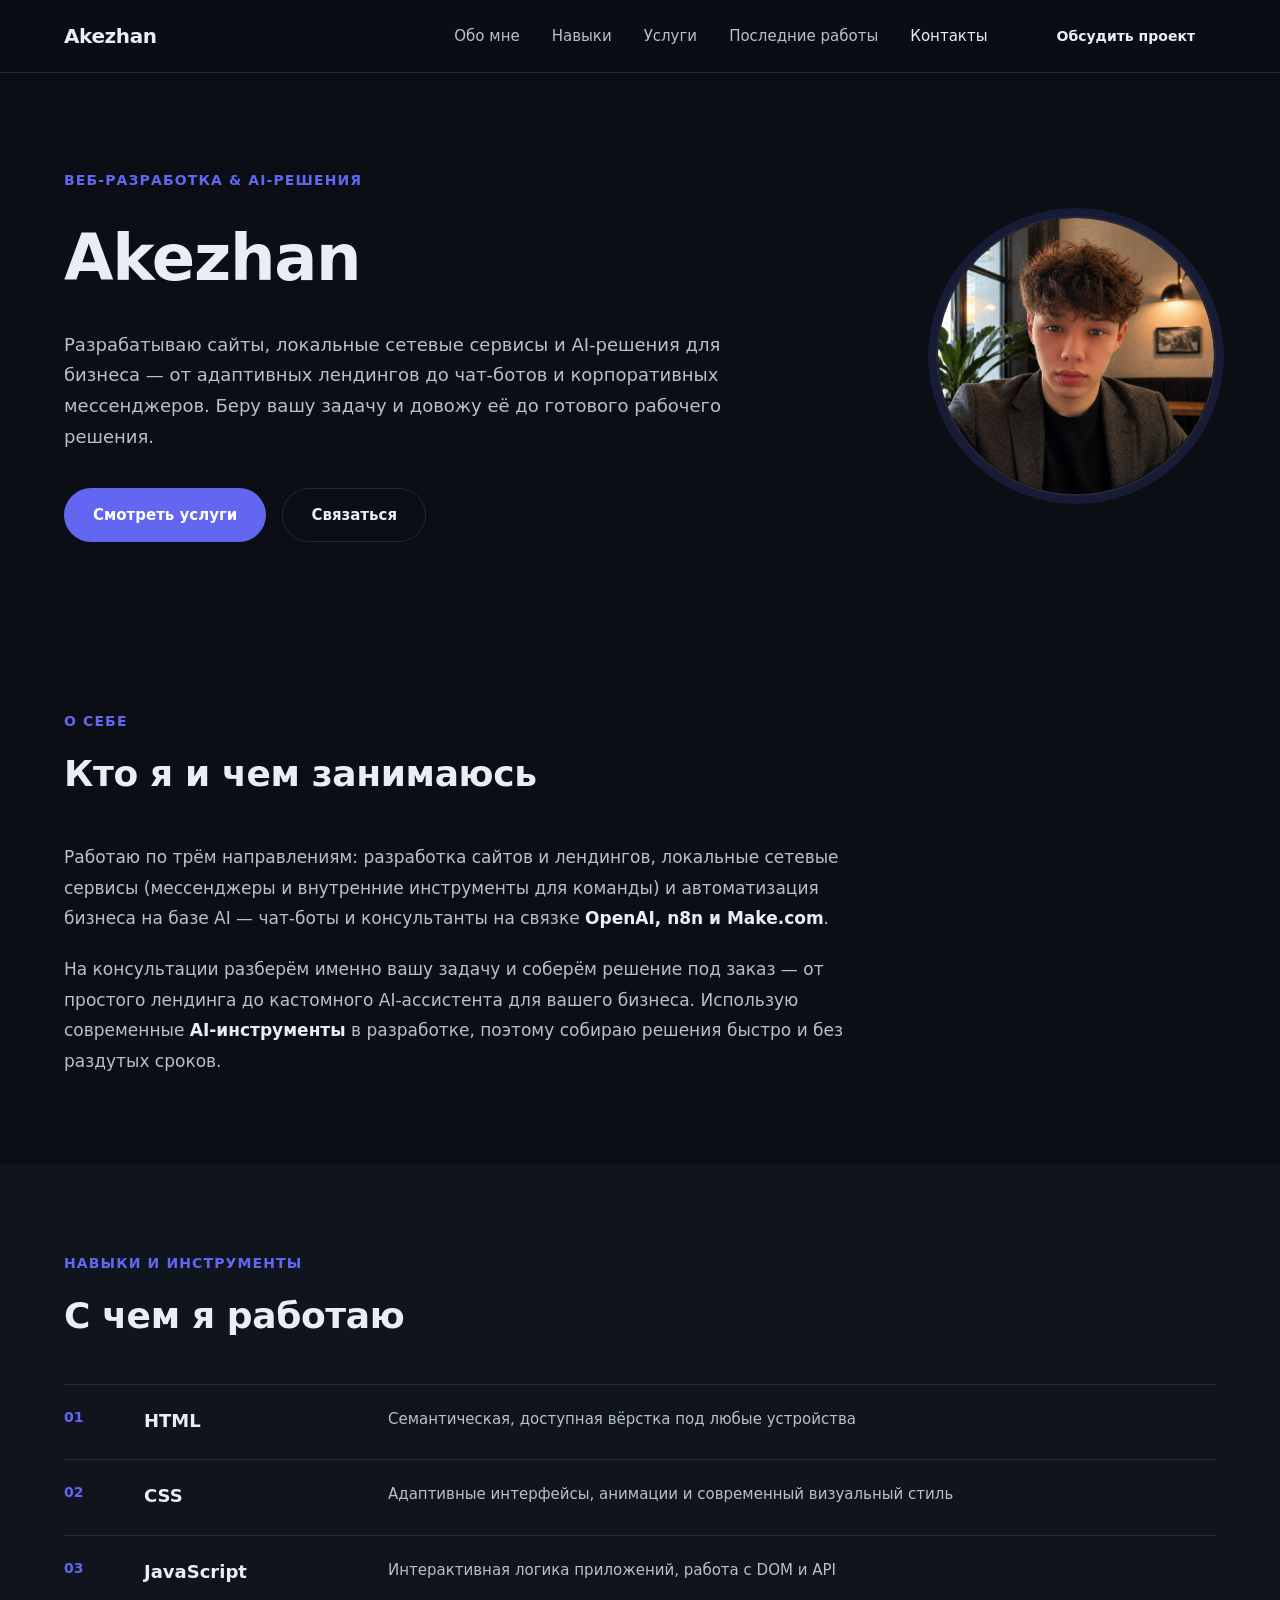
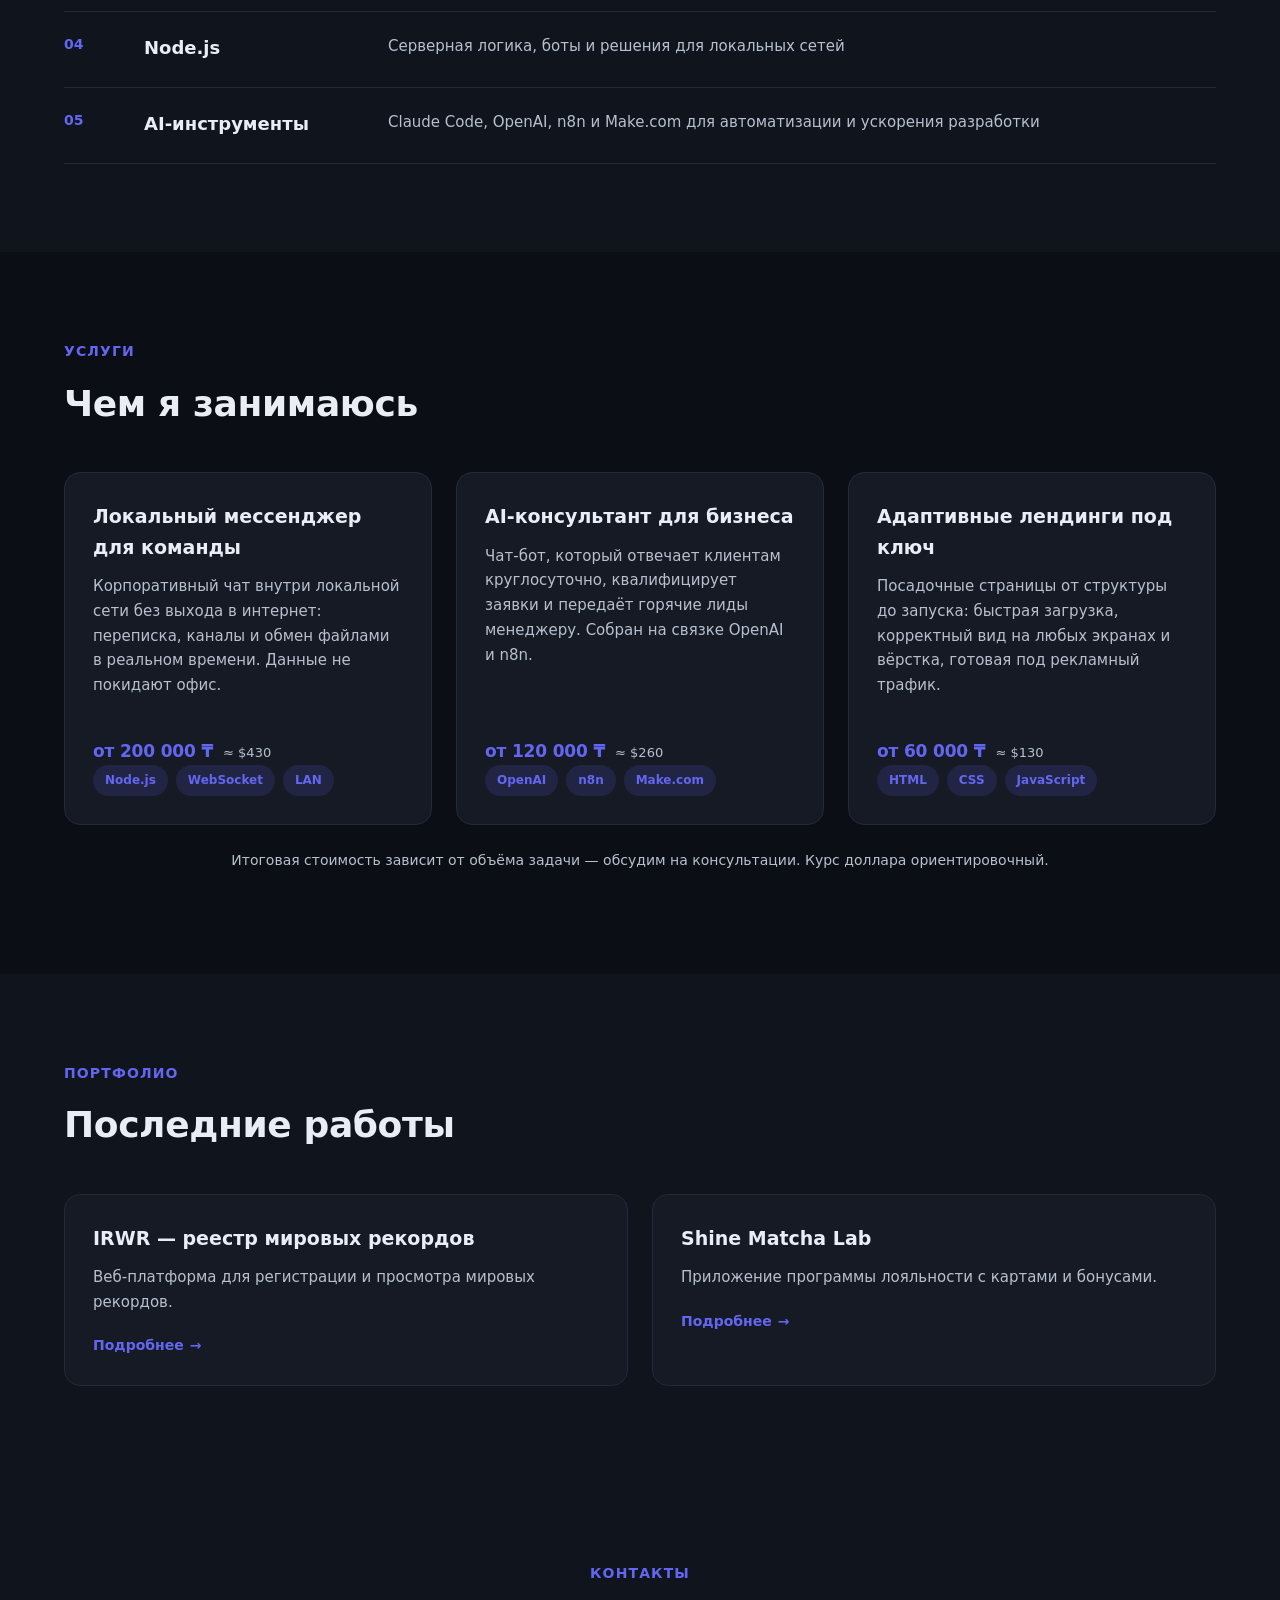
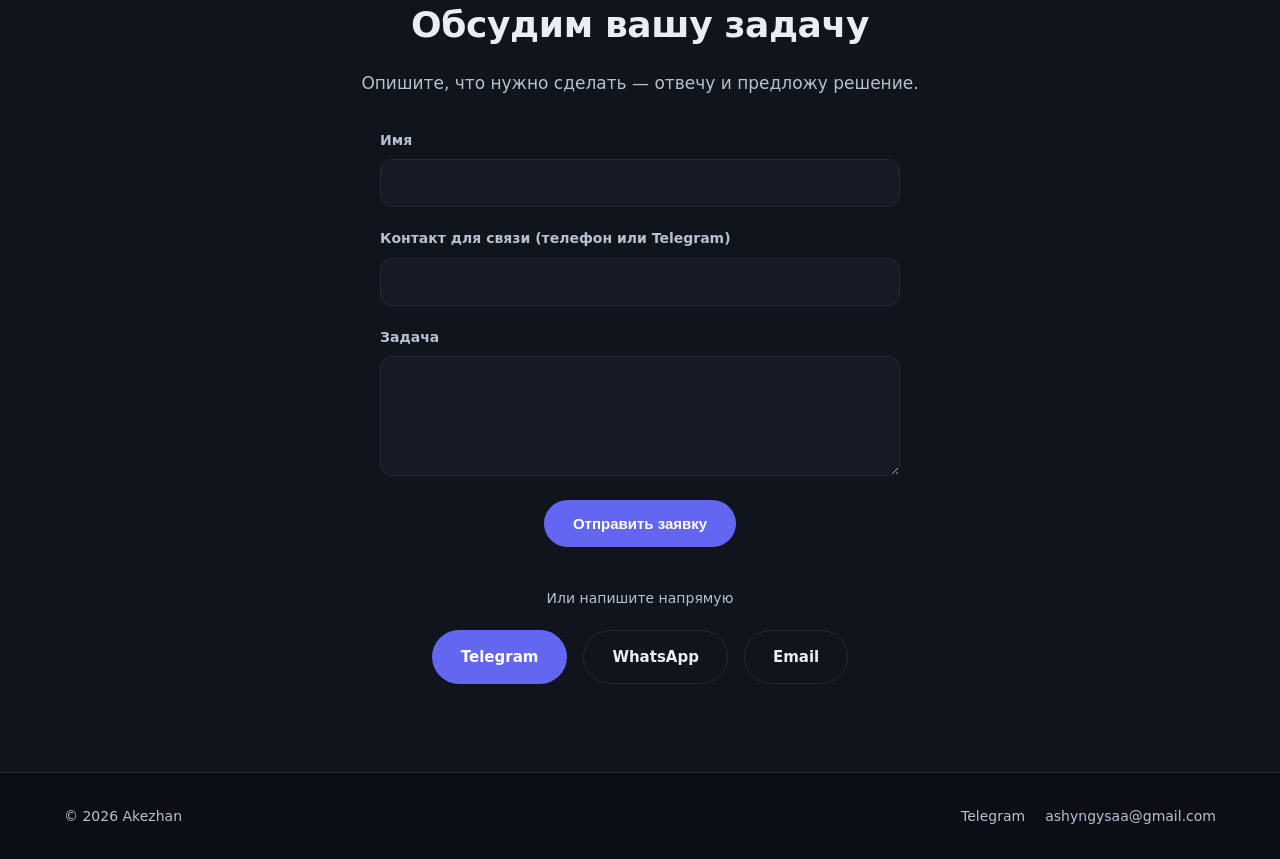
==== commit b554ba3c: "Add "Последние работы" section with click-to-expand work details New portfolio section separate from" ====
--- a/index.html
+++ b/index.html
@@ -24,6 +24,7 @@
       <a href="#about" class="nav__link">Обо мне</a>
       <a href="#skills" class="nav__link">Навыки</a>
       <a href="#projects" class="nav__link">Услуги</a>
+      <a href="#works" class="nav__link">Последние работы</a>
       <a href="#contact" class="nav__link">Контакты</a>
     </nav>
 
@@ -168,11 +169,72 @@
             <span class="tag">JavaScript</span>
           </div>
         </article>
+
       </div>
 
       <p class="projects__note">Итоговая стоимость зависит от объёма задачи — обсудим на консультации. Курс доллара ориентировочный.</p>
     </div>
   </section>
+
+  <!-- RECENT WORKS -->
+  <section class="section section--alt" id="works">
+    <div class="container">
+      <p class="section__eyebrow">Портфолио</p>
+      <h2 class="section__title">Последние работы</h2>
+
+      <!-- Когда появятся скриншоты: вставить <img class="work-card__image" src="..." alt="..."> первым элементом внутри .work-card -->
+      <div class="works">
+        <button type="button" class="work-card" data-work="irwr" aria-haspopup="dialog">
+          <div class="work-card__body">
+            <h3 class="work-card__title">IRWR — реестр мировых рекордов</h3>
+            <p class="work-card__desc">Веб-платформа для регистрации и просмотра мировых рекордов.</p>
+          </div>
+          <span class="work-card__more">Подробнее <span aria-hidden="true">→</span></span>
+        </button>
+
+        <button type="button" class="work-card" data-work="shine-matcha" aria-haspopup="dialog">
+          <div class="work-card__body">
+            <h3 class="work-card__title">Shine Matcha Lab</h3>
+            <p class="work-card__desc">Приложение программы лояльности с картами и бонусами.</p>
+          </div>
+          <span class="work-card__more">Подробнее <span aria-hidden="true">→</span></span>
+        </button>
+      </div>
+    </div>
+  </section>
+
+  <!-- Work detail content (used by modal, see script.js). TODO: уточнить точные пункты, стек и ссылки у заказчика -->
+  <template id="work-irwr">
+    <p class="work-modal__eyebrow">Веб-платформа</p>
+    <h3 class="work-modal__title">IRWR — реестр мировых рекордов</h3>
+    <p class="work-modal__desc">Платформа для регистрации и публичного просмотра мировых рекордов: участники подают заявки, редакция их проверяет и публикует.</p>
+    <h4 class="work-modal__subtitle">Что сделано</h4>
+    <ul class="work-modal__list">
+      <li>Форма подачи заявки на рекорд с загрузкой подтверждающих материалов</li>
+      <li>Публичный каталог рекордов с карточками и поиском</li>
+      <li>Админ-панель для модерации и публикации заявок</li>
+      <li>Адаптивная вёрстка под мобильные и десктоп</li>
+    </ul>
+    <div class="work-modal__tags">
+      <span class="tag">Веб-платформа</span>
+    </div>
+  </template>
+
+  <template id="work-shine-matcha">
+    <p class="work-modal__eyebrow">Программа лояльности</p>
+    <h3 class="work-modal__title">Shine Matcha Lab</h3>
+    <p class="work-modal__desc">Приложение лояльности для сети: цифровая карта клиента, накопление и списание бонусов.</p>
+    <h4 class="work-modal__subtitle">Что сделано</h4>
+    <ul class="work-modal__list">
+      <li>Цифровая карта клиента с QR-кодом</li>
+      <li>Начисление и списание бонусов за покупки</li>
+      <li>История покупок и баланс в личном кабинете</li>
+      <li>Адаптивный интерфейс для использования с телефона</li>
+    </ul>
+    <div class="work-modal__tags">
+      <span class="tag">Программа лояльности</span>
+    </div>
+  </template>
 
   <!-- CONTACT -->
   <section class="section section--alt" id="contact">
@@ -227,6 +289,18 @@
   </div>
 </footer>
 
+<div class="modal" id="workModal" hidden>
+  <div class="modal__overlay" data-modal-close></div>
+  <div class="modal__dialog" role="dialog" aria-modal="true" aria-label="Подробности о работе">
+    <button type="button" class="modal__close" data-modal-close aria-label="Закрыть">
+      <svg viewBox="0 0 24 24" fill="none" stroke="currentColor" stroke-width="2.5" stroke-linecap="round" aria-hidden="true">
+        <path d="M6 6l12 12M18 6L6 18"></path>
+      </svg>
+    </button>
+    <div class="modal__content" id="modalContent"></div>
+  </div>
+</div>
+
 <a href="#top" class="back-to-top" id="backToTop" aria-label="Наверх">
   <svg viewBox="0 0 24 24" fill="none" stroke="currentColor" stroke-width="2.5" stroke-linecap="round" stroke-linejoin="round" aria-hidden="true">
     <path d="M12 19V5"></path>
--- a/style.css
+++ b/style.css
@@ -351,6 +351,208 @@
   color: var(--text-muted);
   text-align: center;
   margin-top: 24px;
+}
+
+/* ===== Recent works ===== */
+.works {
+  display: grid;
+  grid-template-columns: repeat(auto-fit, minmax(280px, 1fr));
+  gap: 24px;
+}
+
+.work-card {
+  display: flex;
+  flex-direction: column;
+  align-items: flex-start;
+  gap: 20px;
+  width: 100%;
+  text-align: left;
+  background: var(--surface);
+  border: 1px solid var(--border);
+  border-radius: var(--radius);
+  padding: 28px;
+  font: inherit;
+  color: inherit;
+  cursor: pointer;
+  transition: transform var(--transition), box-shadow var(--transition), border-color var(--transition);
+}
+
+.work-card:hover,
+.work-card:focus-visible {
+  transform: translateY(-4px);
+  border-color: var(--accent);
+  box-shadow: 0 12px 32px rgba(0, 0, 0, 0.35);
+  outline: none;
+}
+
+.work-card__image {
+  width: 100%;
+  aspect-ratio: 16 / 9;
+  object-fit: cover;
+  border-radius: 12px;
+  display: block;
+}
+
+.work-card__title {
+  font-size: 19px;
+  font-weight: 700;
+  margin: 0 0 12px;
+}
+
+.work-card__desc {
+  font-size: 15px;
+  color: var(--text-muted);
+  line-height: 1.65;
+  margin: 0;
+}
+
+.work-card__more {
+  font-size: 14px;
+  font-weight: 600;
+  color: var(--accent);
+  display: inline-flex;
+  align-items: center;
+  gap: 6px;
+  transition: gap var(--transition);
+}
+
+.work-card:hover .work-card__more,
+.work-card:focus-visible .work-card__more {
+  gap: 10px;
+}
+
+/* ===== Work detail modal ===== */
+body.modal-open { overflow: hidden; }
+
+.modal[hidden] { display: none; }
+
+.modal {
+  position: fixed;
+  inset: 0;
+  z-index: 100;
+  display: flex;
+  align-items: center;
+  justify-content: center;
+  padding: 24px;
+}
+
+.modal__overlay {
+  position: absolute;
+  inset: 0;
+  background: rgba(6, 8, 13, 0.75);
+  backdrop-filter: blur(4px);
+  animation: modal-fade 0.2s ease;
+}
+
+.modal__dialog {
+  position: relative;
+  width: 100%;
+  max-width: 560px;
+  max-height: 85vh;
+  overflow-y: auto;
+  background: var(--surface);
+  border: 1px solid var(--border);
+  border-radius: var(--radius);
+  padding: 36px;
+  box-shadow: 0 24px 64px rgba(0, 0, 0, 0.45);
+  animation: modal-pop 0.22s ease;
+}
+
+.modal__close {
+  position: absolute;
+  top: 20px;
+  right: 20px;
+  width: 36px;
+  height: 36px;
+  display: flex;
+  align-items: center;
+  justify-content: center;
+  border-radius: 50%;
+  border: 1px solid var(--border);
+  background: transparent;
+  color: var(--text-muted);
+  cursor: pointer;
+  transition: color var(--transition), border-color var(--transition);
+}
+.modal__close:hover,
+.modal__close:focus-visible { color: var(--text); border-color: var(--accent); outline: none; }
+.modal__close svg { width: 16px; height: 16px; }
+
+.work-modal__eyebrow {
+  color: var(--accent);
+  font-weight: 600;
+  font-size: 13px;
+  text-transform: uppercase;
+  letter-spacing: 0.08em;
+  margin: 0 0 10px;
+}
+
+.work-modal__title {
+  font-size: 22px;
+  font-weight: 700;
+  margin: 0 0 14px;
+  padding-right: 32px;
+}
+
+.work-modal__desc {
+  color: var(--text-muted);
+  font-size: 15px;
+  line-height: 1.7;
+  margin: 0 0 24px;
+}
+
+.work-modal__subtitle {
+  font-size: 14px;
+  font-weight: 700;
+  text-transform: uppercase;
+  letter-spacing: 0.06em;
+  color: var(--text);
+  margin: 0 0 14px;
+}
+
+.work-modal__list {
+  margin: 0 0 24px;
+  display: flex;
+  flex-direction: column;
+  gap: 10px;
+}
+
+.work-modal__list li {
+  position: relative;
+  padding-left: 22px;
+  color: var(--text-muted);
+  font-size: 15px;
+  line-height: 1.6;
+}
+
+.work-modal__list li::before {
+  content: "";
+  position: absolute;
+  left: 0;
+  top: 9px;
+  width: 6px;
+  height: 6px;
+  border-radius: 50%;
+  background: var(--accent);
+}
+
+.work-modal__tags {
+  display: flex;
+  flex-wrap: wrap;
+  gap: 8px;
+  margin-bottom: 20px;
+}
+
+.work-modal__link { margin-top: 4px; }
+
+@keyframes modal-fade {
+  from { opacity: 0; }
+  to { opacity: 1; }
+}
+
+@keyframes modal-pop {
+  from { opacity: 0; transform: translateY(12px) scale(0.98); }
+  to { opacity: 1; transform: translateY(0) scale(1); }
 }
 
 /* ===== Contact ===== */
@@ -538,7 +740,17 @@
   }
   .btn,
   .card,
+  .work-card,
   .nav__link {
     transition: none !important;
   }
-}
+  .modal__overlay,
+  .modal__dialog {
+    animation: none !important;
+  }
+}
+
+@media (max-width: 390px) {
+  .modal { padding: 12px; }
+  .modal__dialog { padding: 24px; }
+}
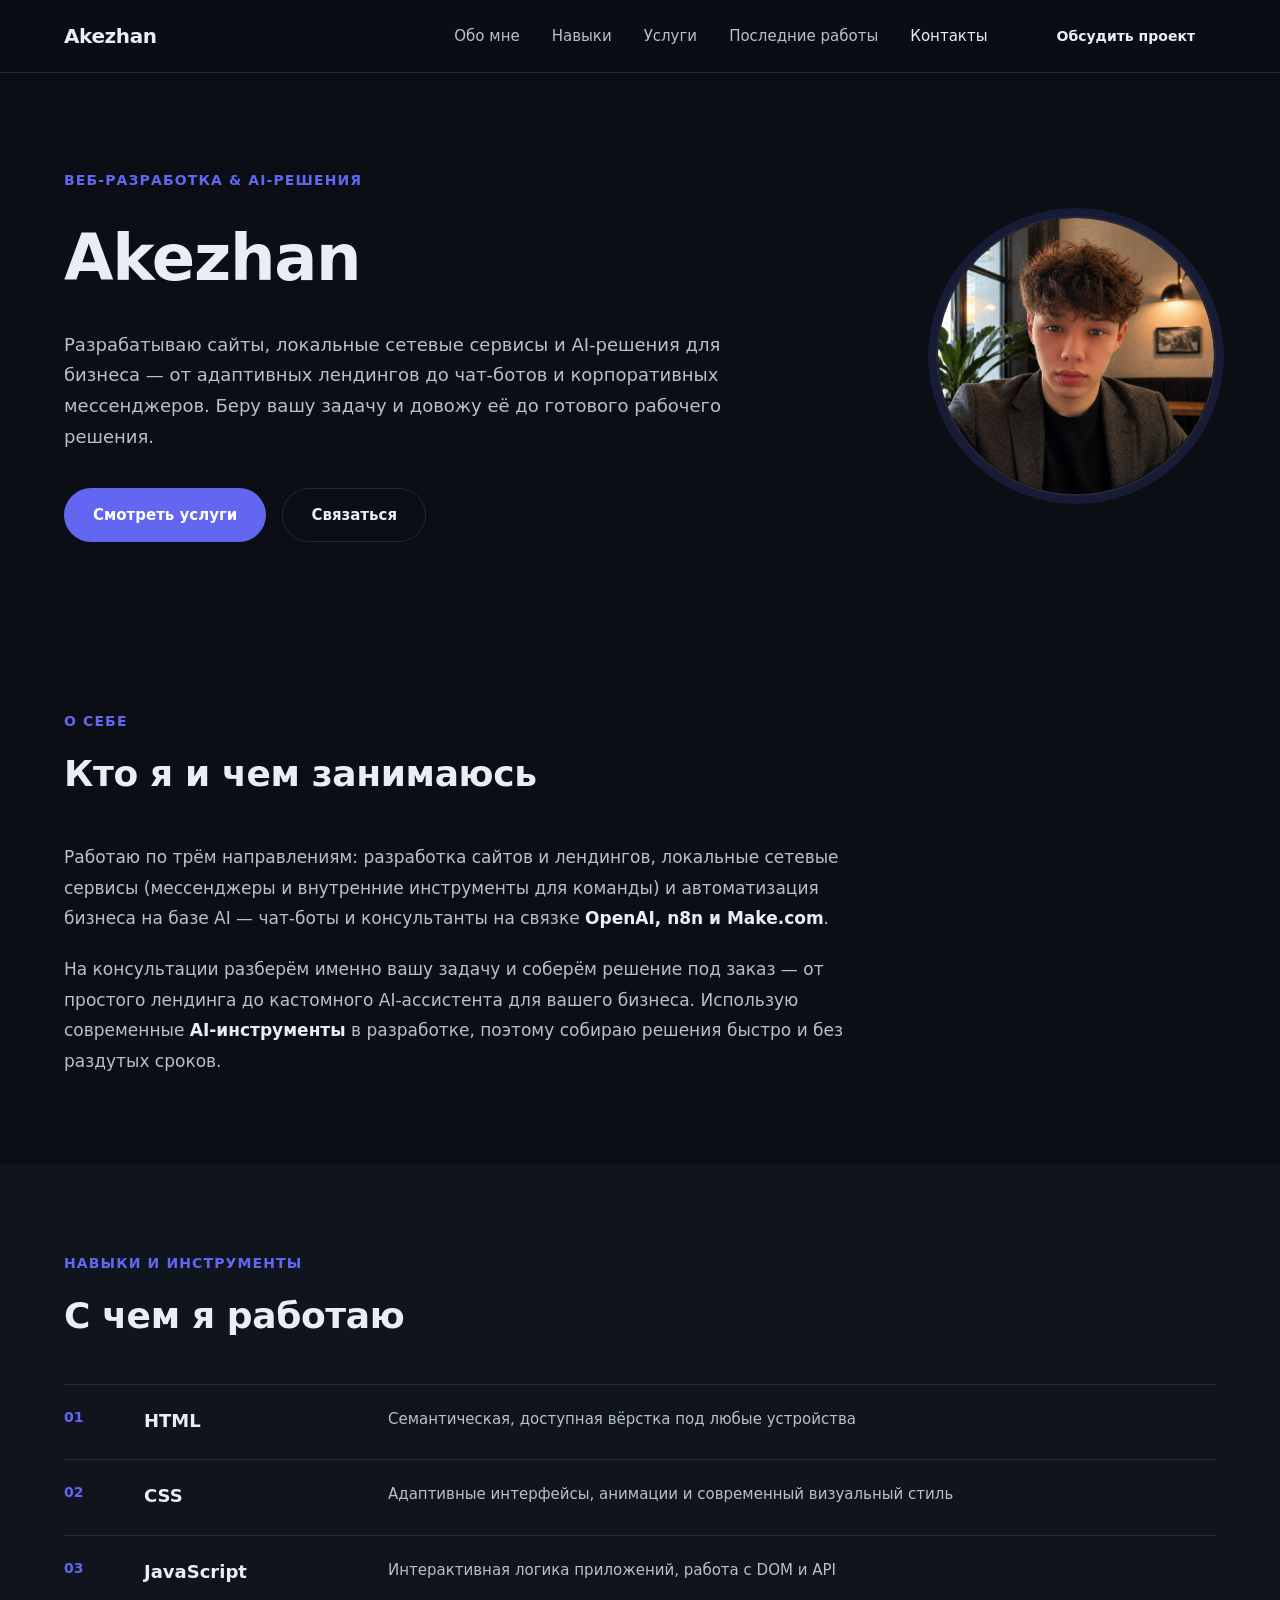
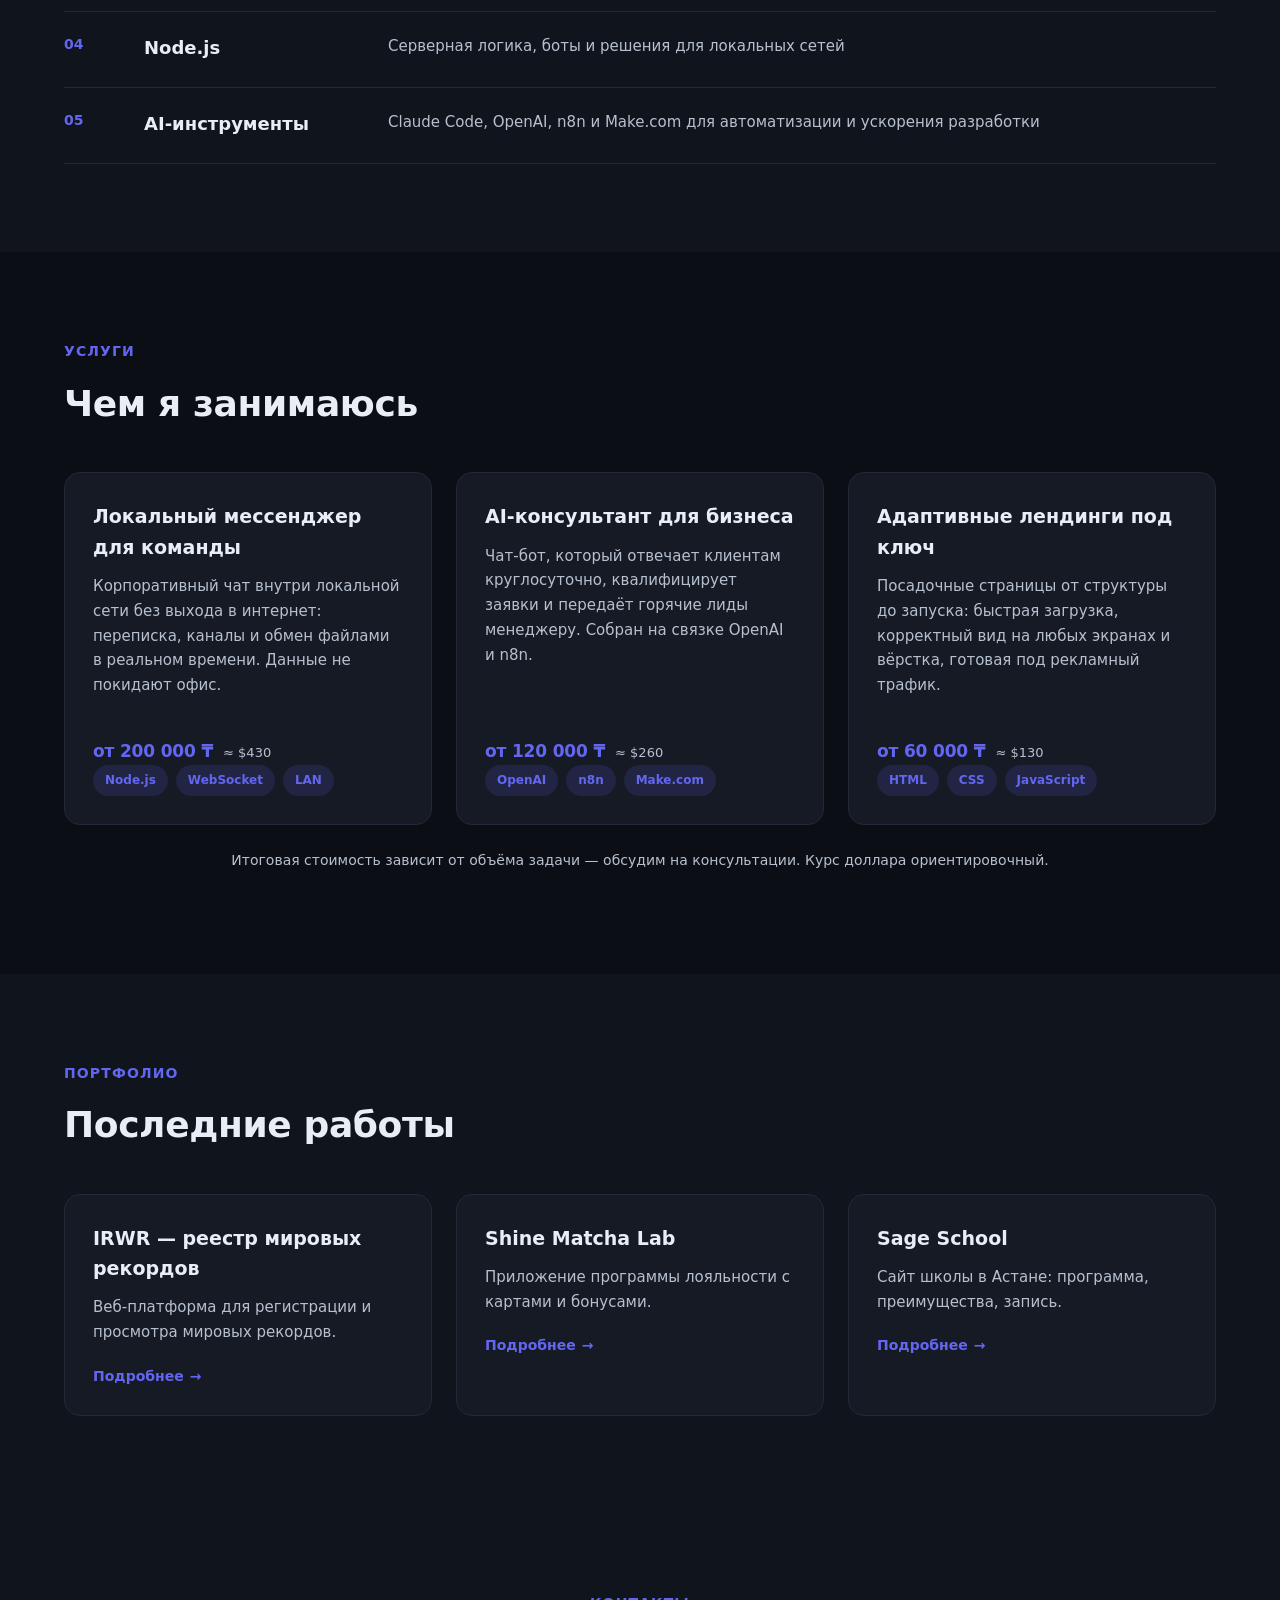
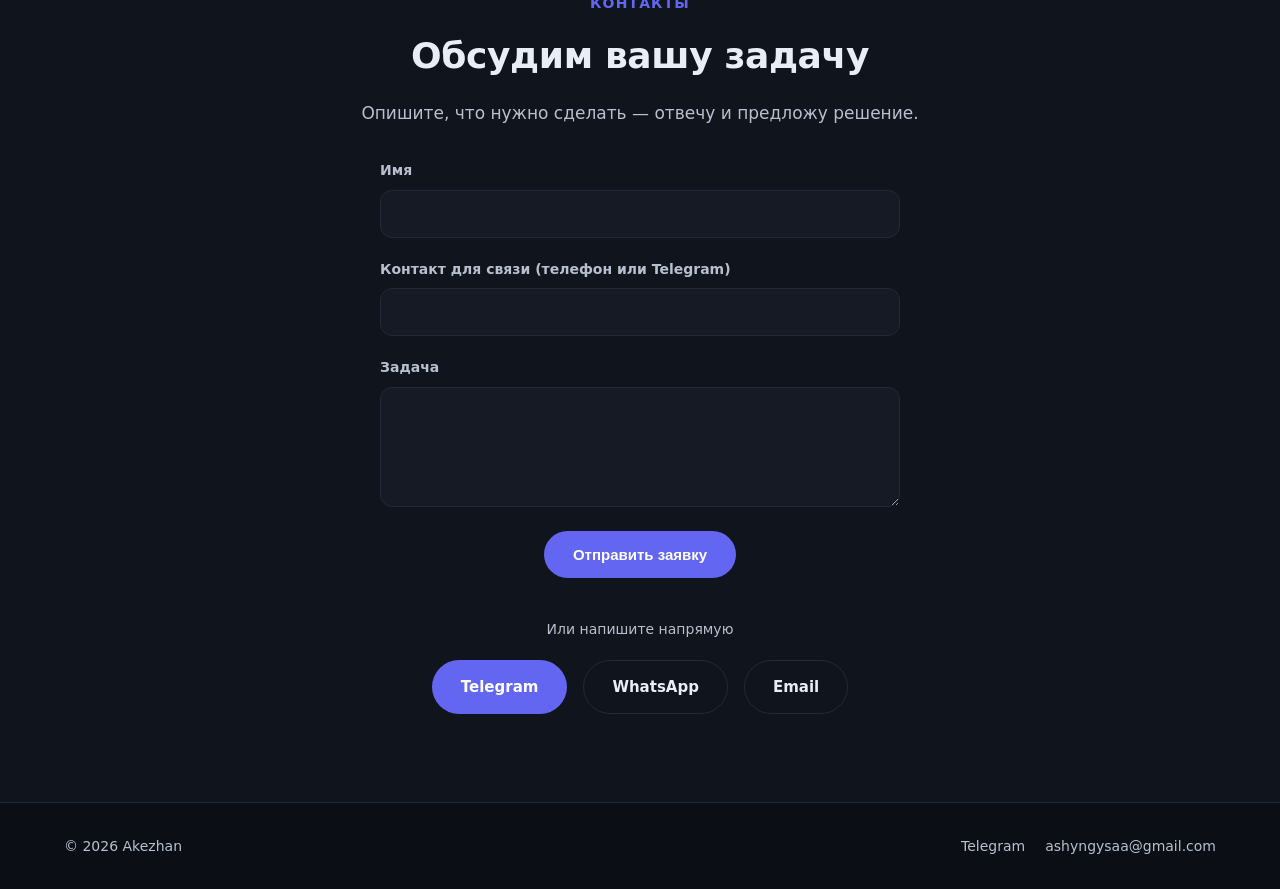
==== commit d38e9d0e: "Add Sage School to recent works section Co-Authored-By: Claude Sonnet 5 <noreply@anthropic.com>" ====
--- a/index.html
+++ b/index.html
@@ -199,6 +199,14 @@
           </div>
           <span class="work-card__more">Подробнее <span aria-hidden="true">→</span></span>
         </button>
+
+        <button type="button" class="work-card" data-work="sage-school" aria-haspopup="dialog">
+          <div class="work-card__body">
+            <h3 class="work-card__title">Sage School</h3>
+            <p class="work-card__desc">Сайт школы в Астане: программа, преимущества, запись.</p>
+          </div>
+          <span class="work-card__more">Подробнее <span aria-hidden="true">→</span></span>
+        </button>
       </div>
     </div>
   </section>
@@ -236,6 +244,22 @@
     </div>
   </template>
 
+  <template id="work-sage-school">
+    <p class="work-modal__eyebrow">Сайт школы</p>
+    <h3 class="work-modal__title">Sage School</h3>
+    <p class="work-modal__desc">Сайт частной школы подготовки к школе в Астане: программа обучения, методология, жизнь школы и запись на экскурсию.</p>
+    <h4 class="work-modal__subtitle">Что сделано</h4>
+    <ul class="work-modal__list">
+      <li>Разделы: программа, методология, атмосфера школы, расположение кампуса</li>
+      <li>Блок «Из жизни Sage School» с моментами из школы</li>
+      <li>Форма записи на экскурсию</li>
+      <li>Адаптивная вёрстка под мобильные и десктоп</li>
+    </ul>
+    <div class="work-modal__tags">
+      <span class="tag">Сайт-лендинг</span>
+    </div>
+  </template>
+
   <!-- CONTACT -->
   <section class="section section--alt" id="contact">
     <div class="container contact">
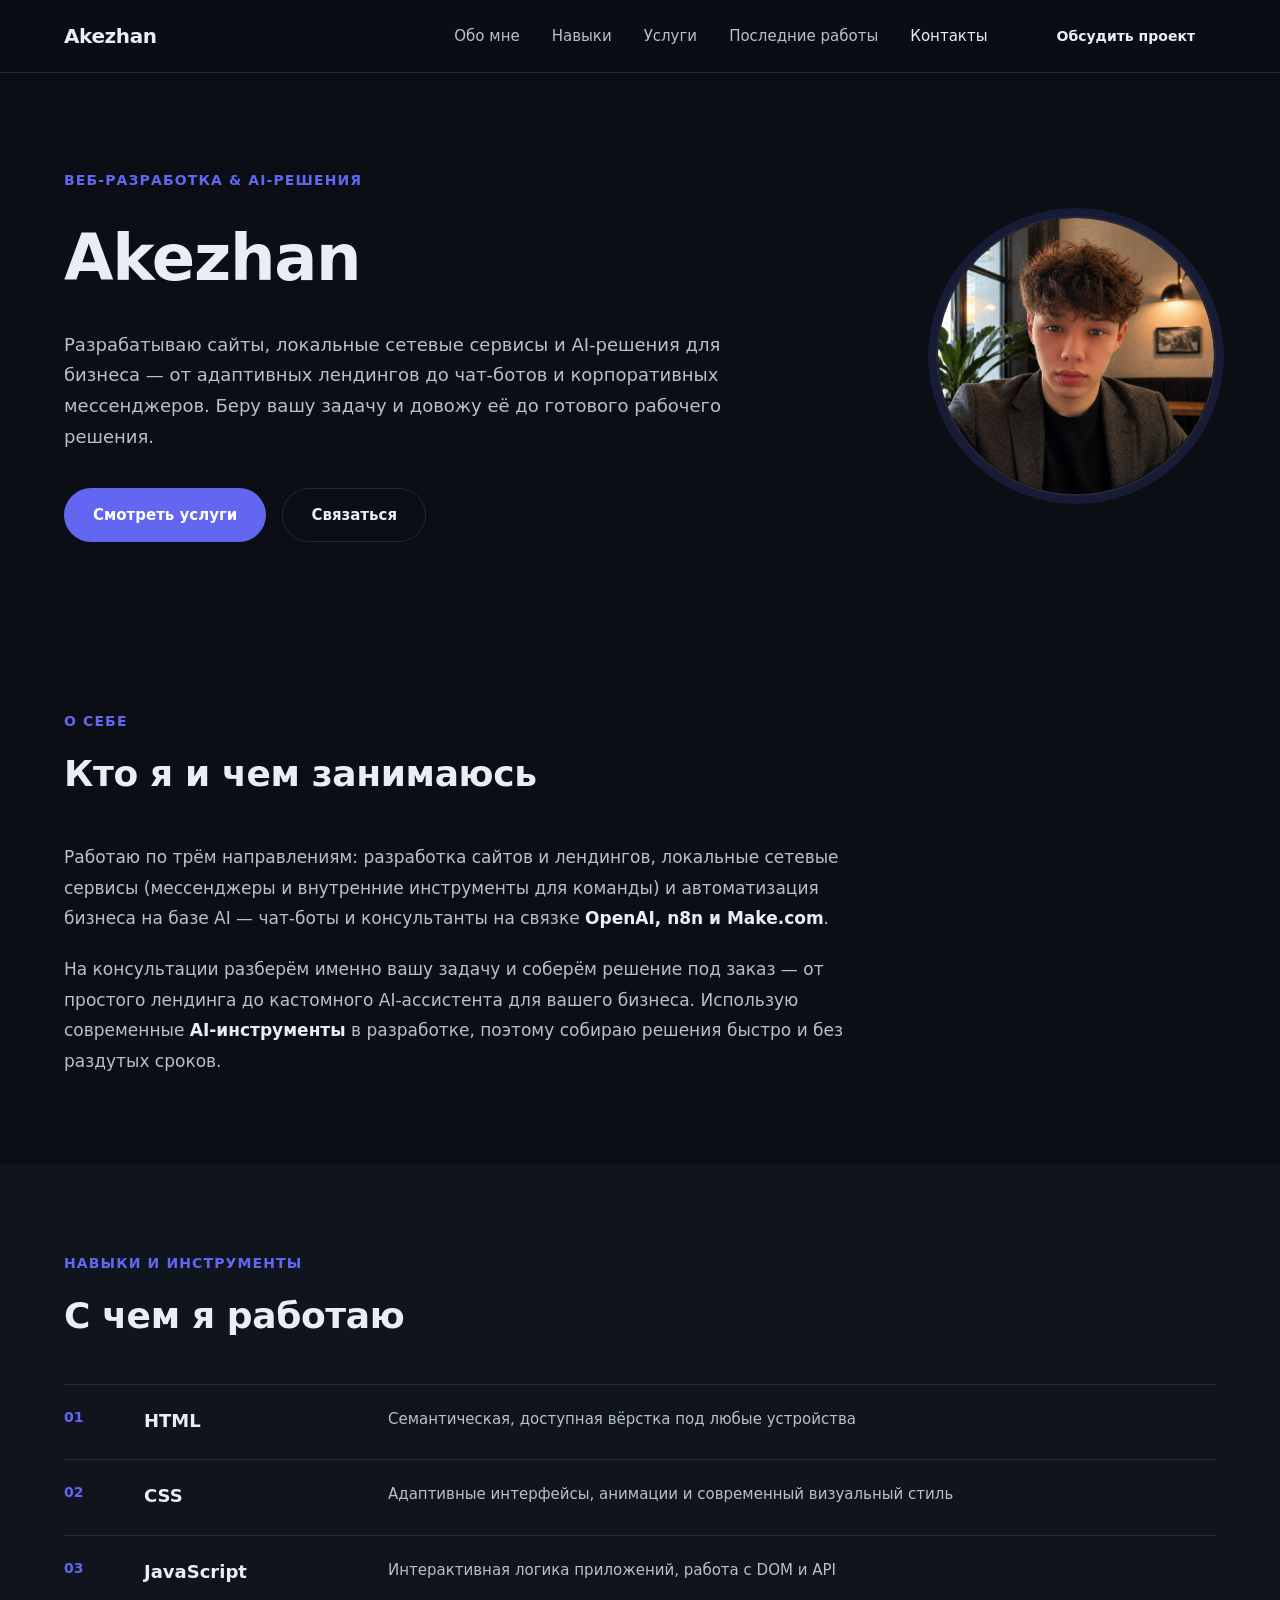
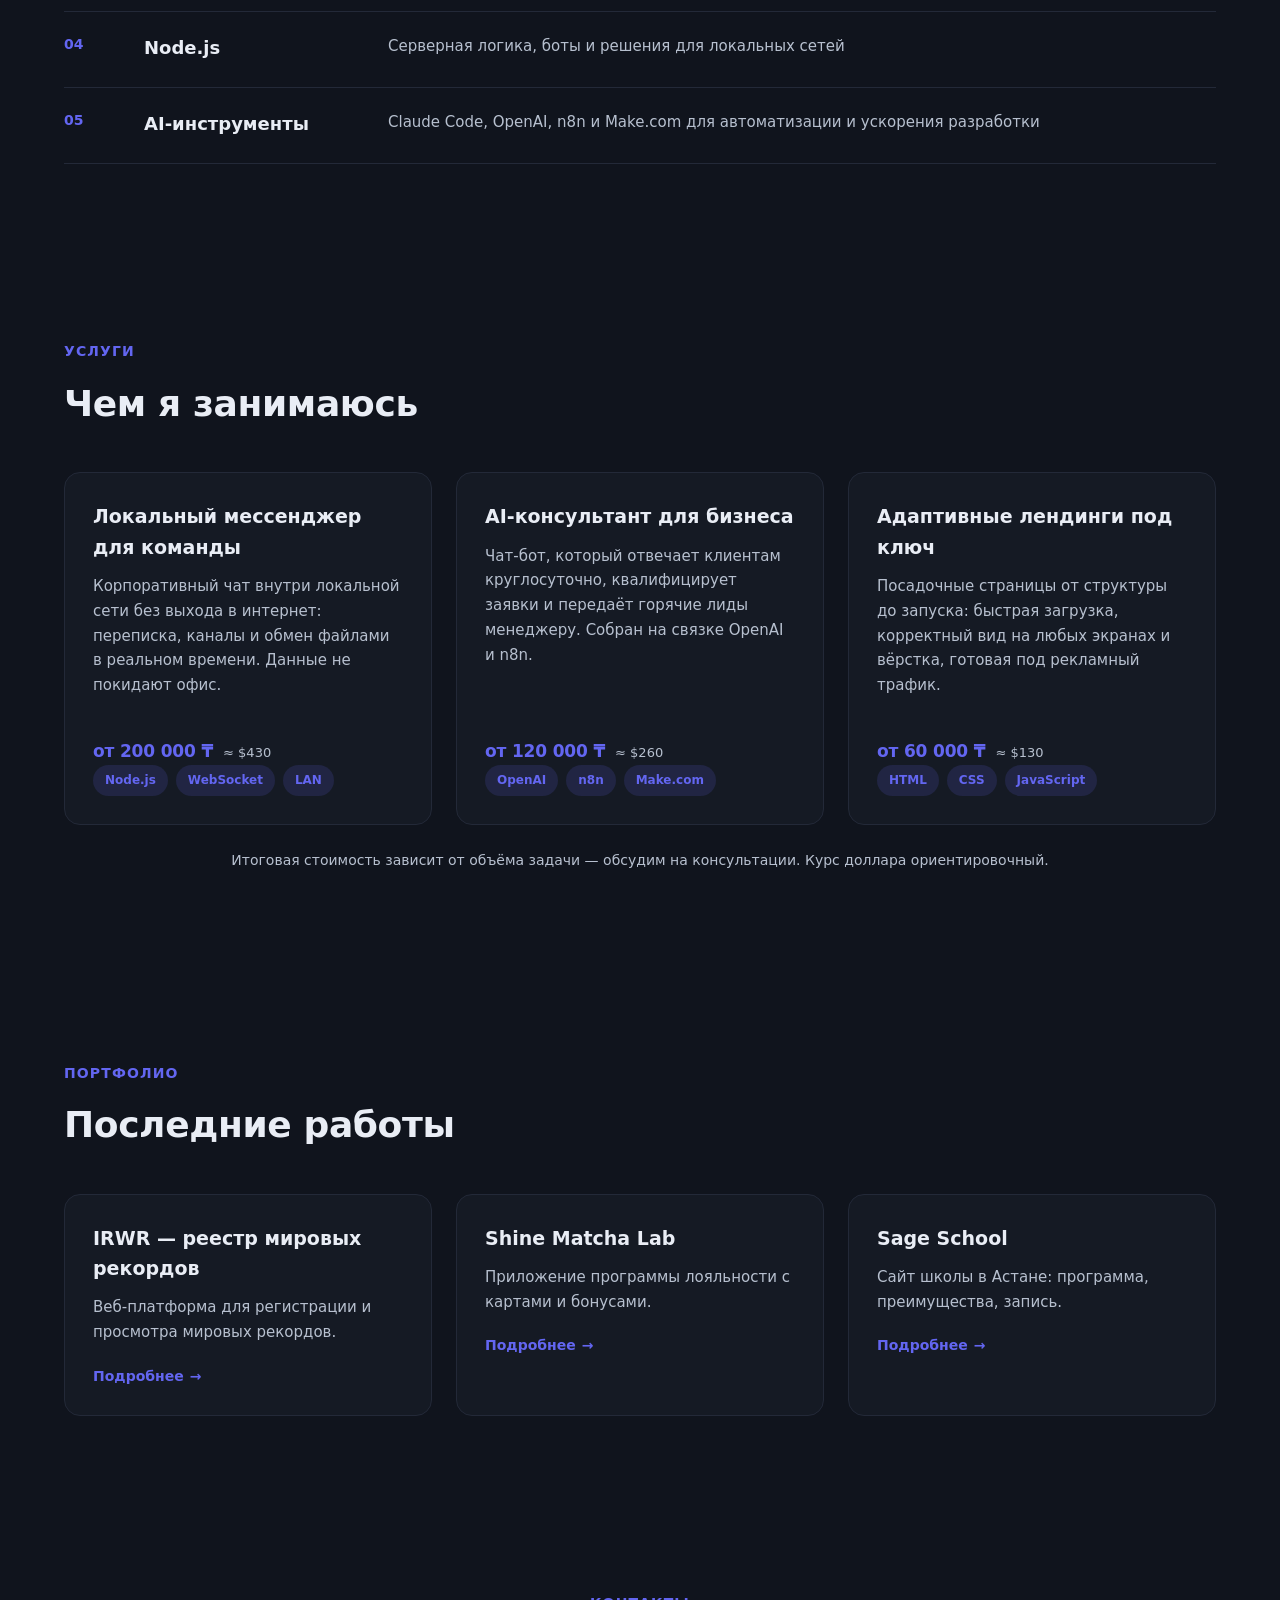
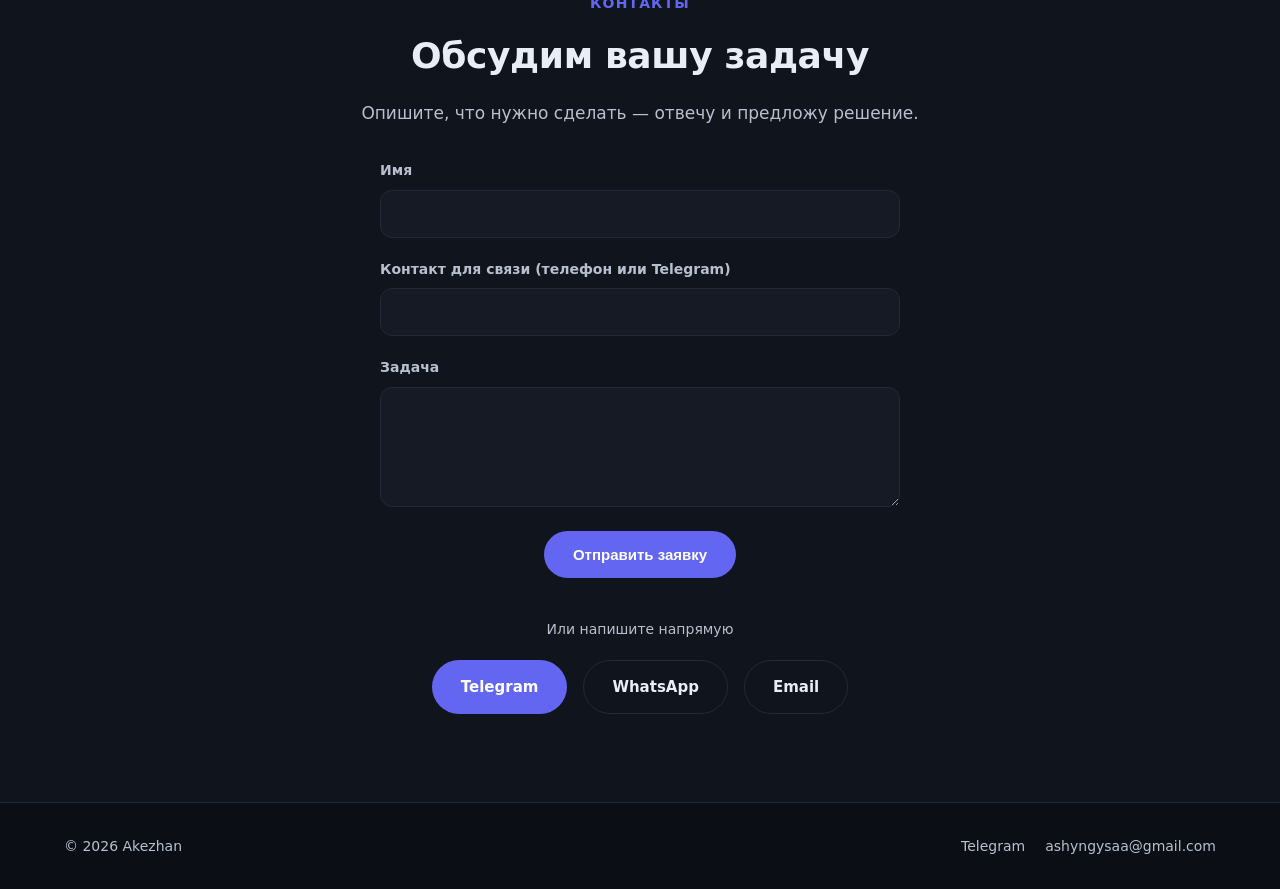
==== commit d895613e: "Match projects section background to skills section Co-Authored-By: Claude Sonnet 5 <noreply@anthrop" ====
--- a/index.html
+++ b/index.html
@@ -115,7 +115,7 @@
   </section>
 
   <!-- PROJECTS -->
-  <section class="section" id="projects">
+  <section class="section section--alt" id="projects">
     <div class="container">
       <p class="section__eyebrow">Услуги</p>
       <h2 class="section__title">Чем я занимаюсь</h2>
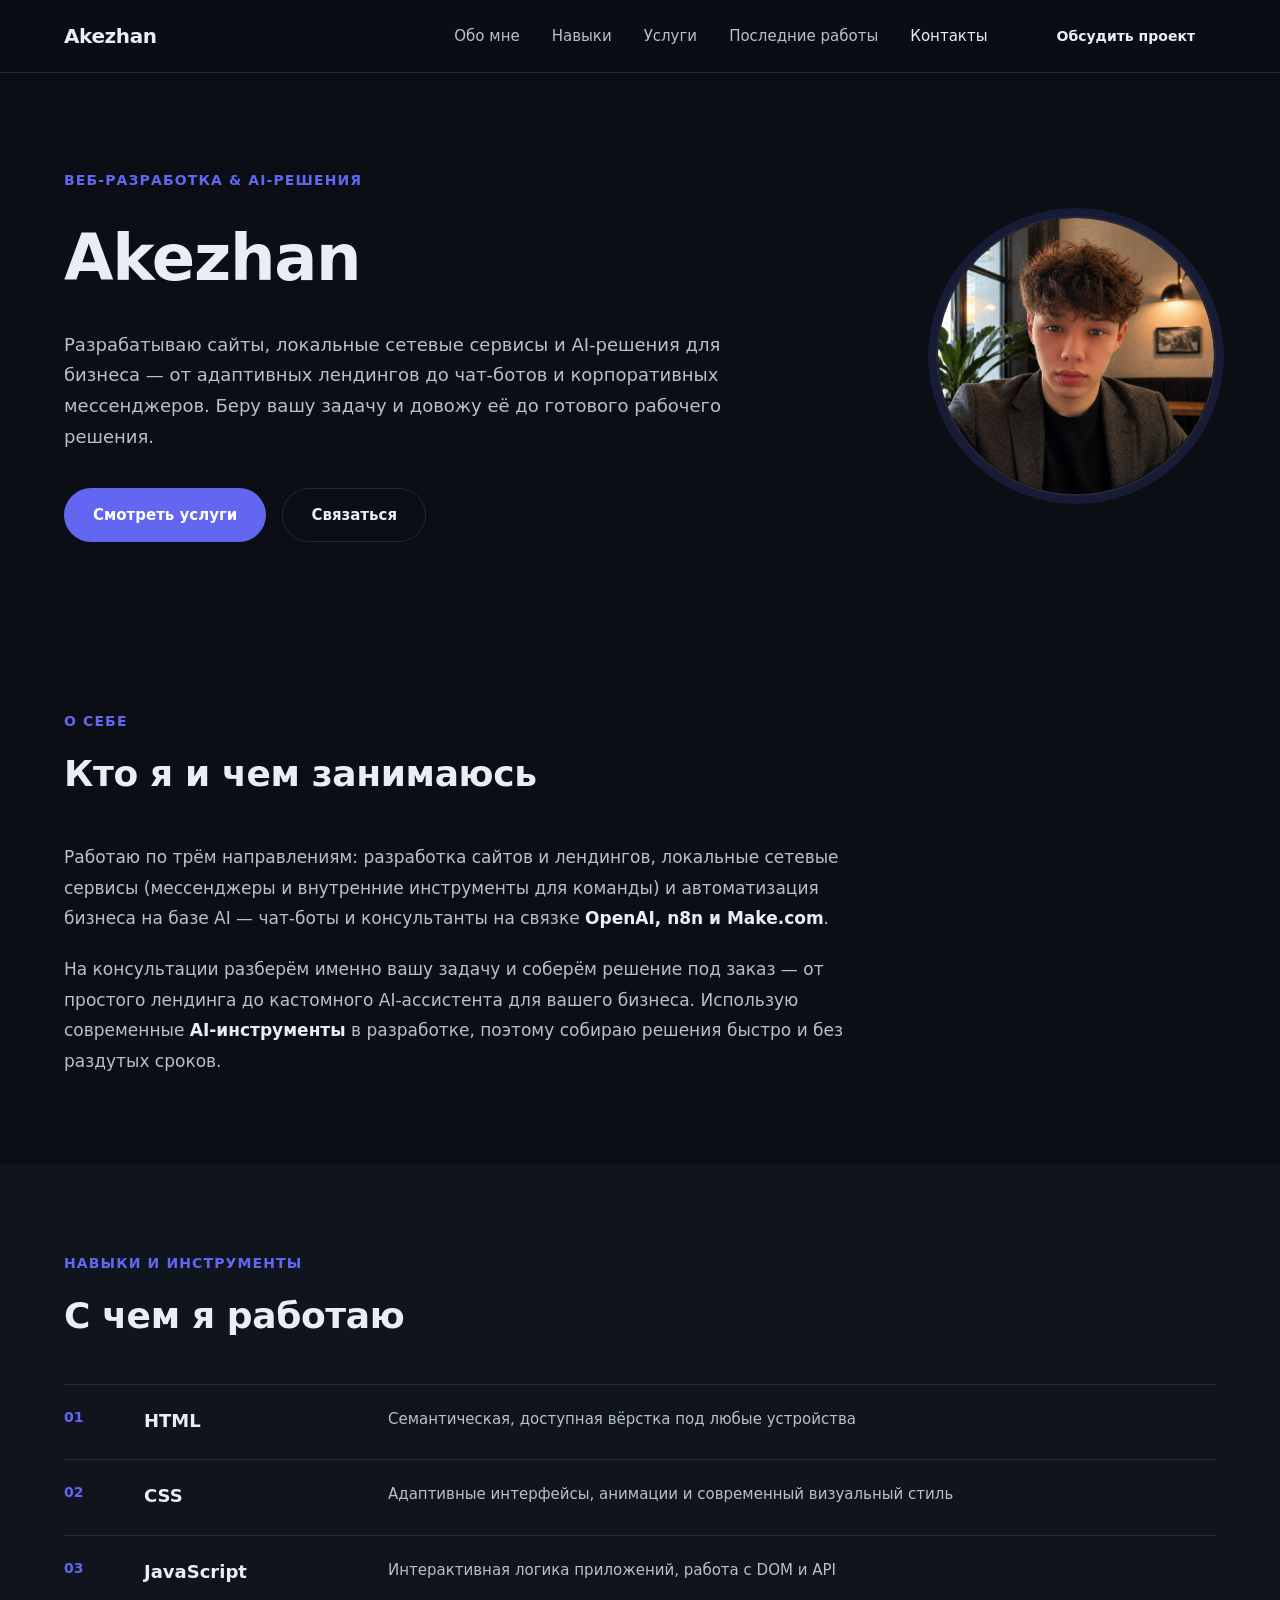
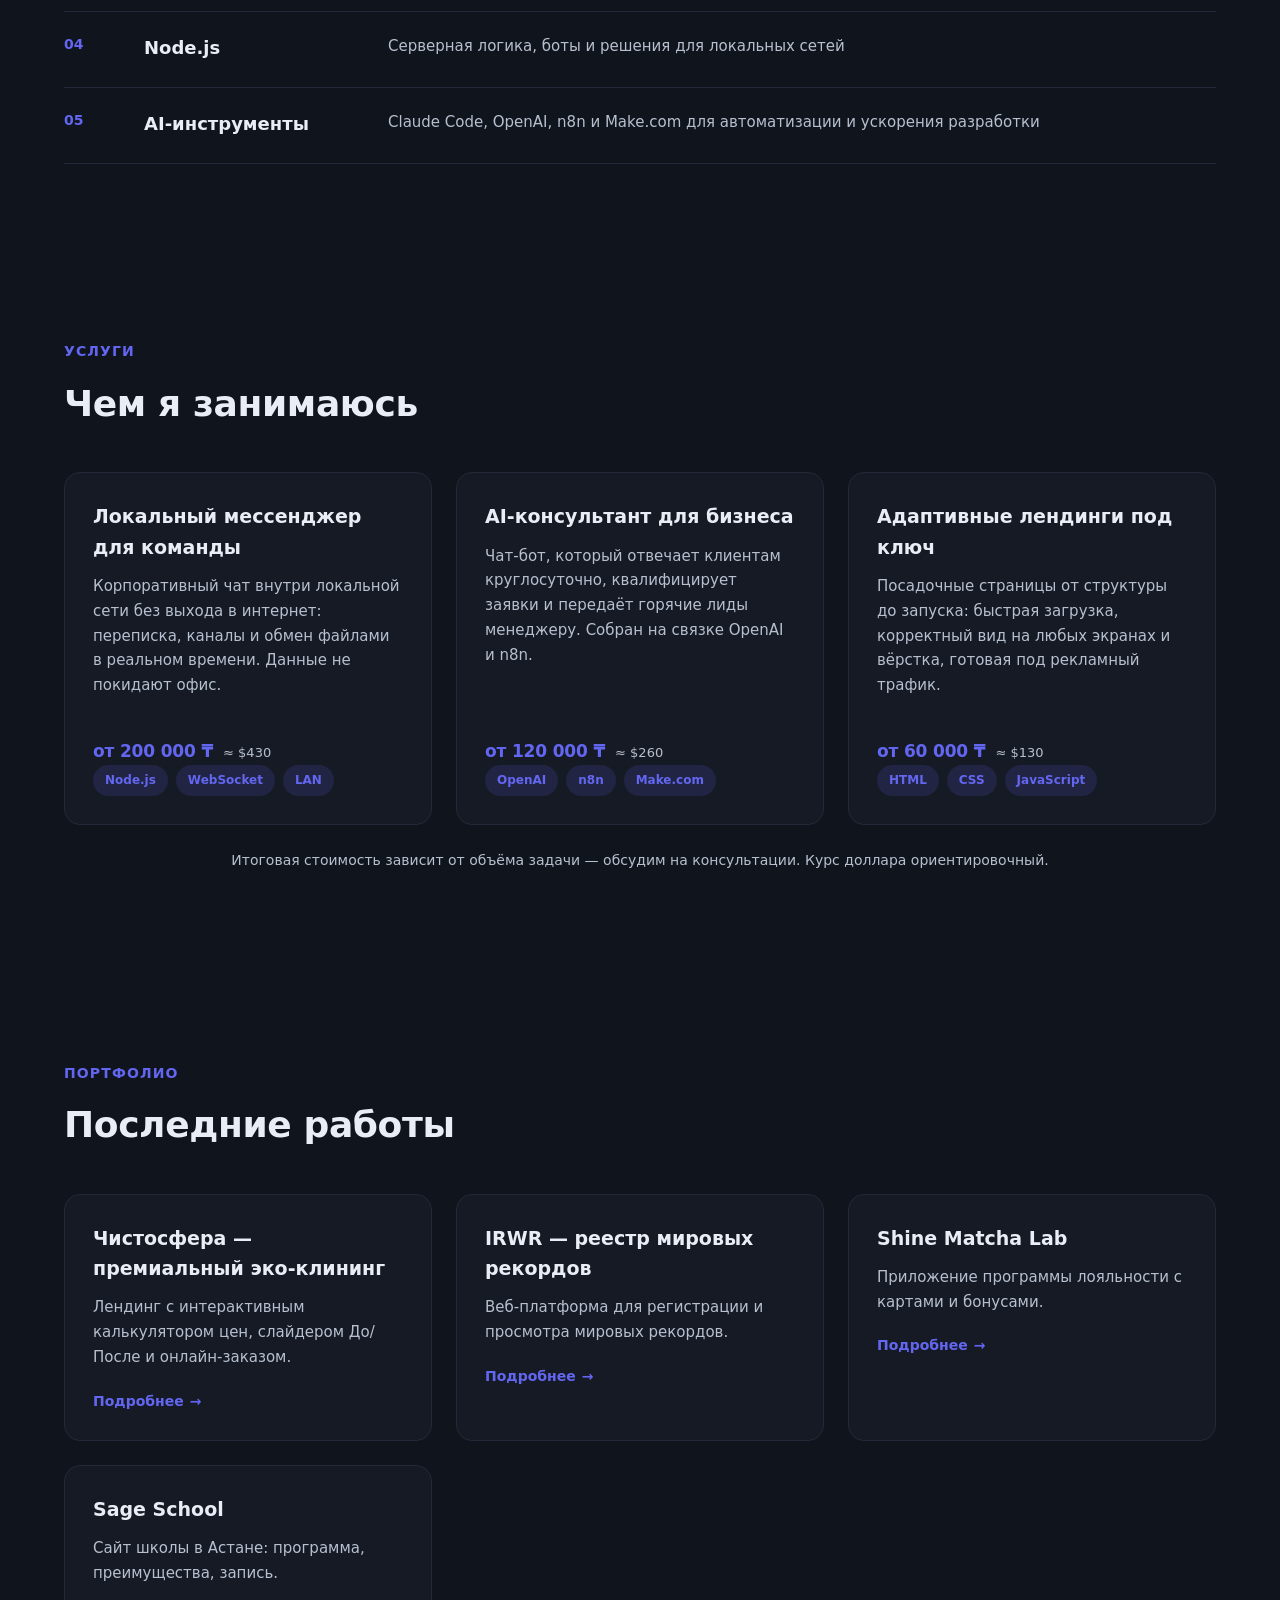
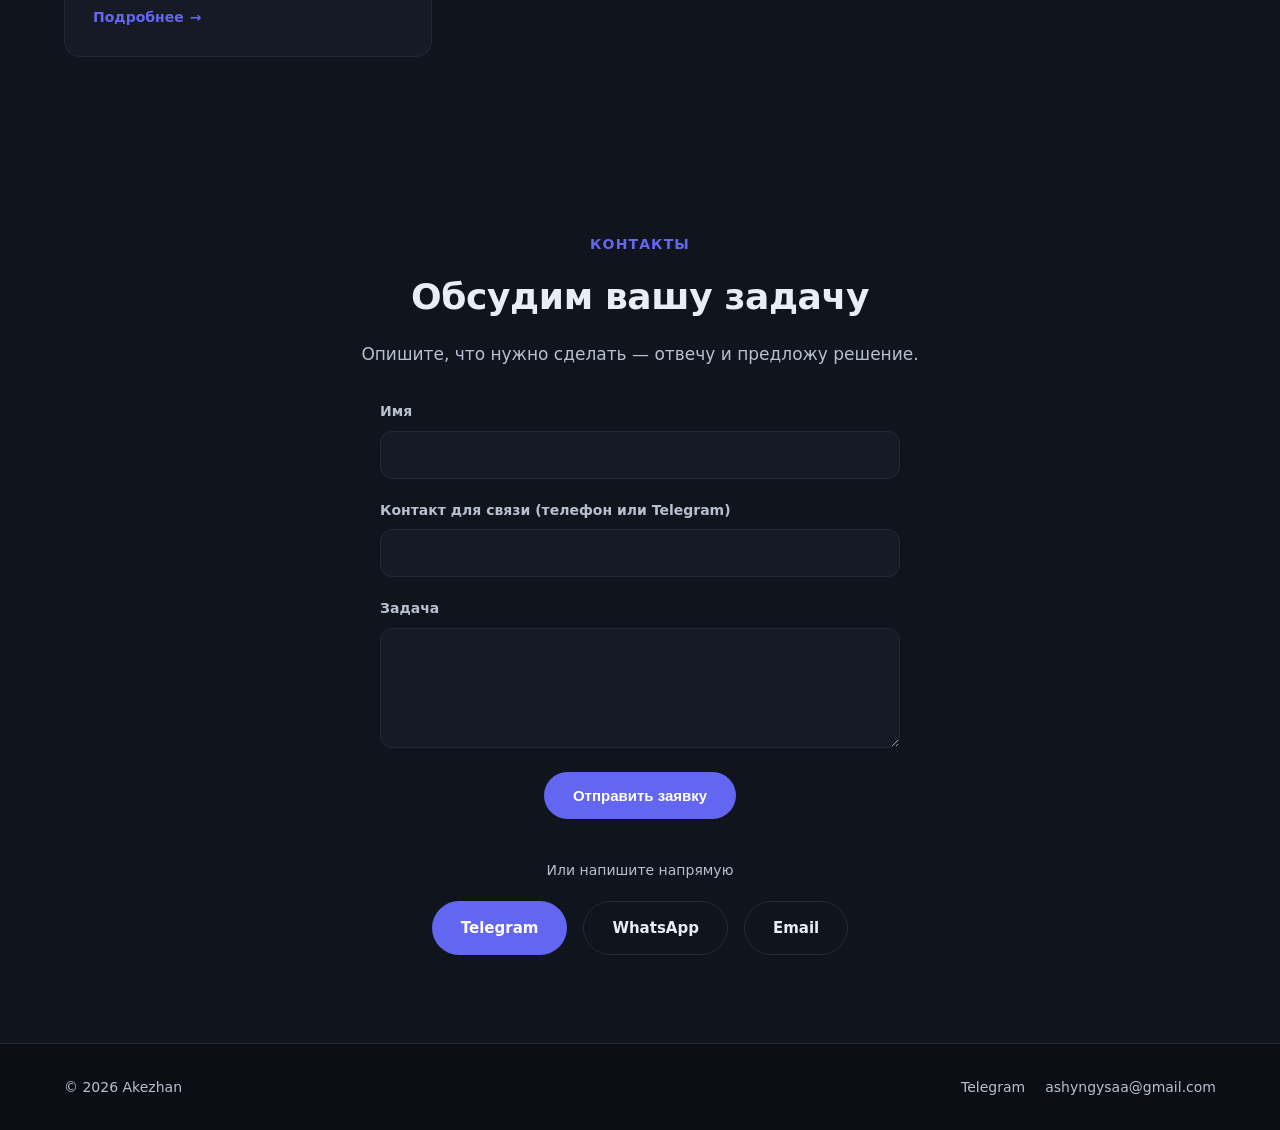
==== commit 06e13d9d: "feat(works): add Chistosfera eco-cleaning landing page with interactive calculator to recent works" ====
--- a/index.html
+++ b/index.html
@@ -184,6 +184,14 @@
 
       <!-- Когда появятся скриншоты: вставить <img class="work-card__image" src="..." alt="..."> первым элементом внутри .work-card -->
       <div class="works">
+        <button type="button" class="work-card" data-work="chistosfera" aria-haspopup="dialog">
+          <div class="work-card__body">
+            <h3 class="work-card__title">Чистосфера — премиальный эко-клининг</h3>
+            <p class="work-card__desc">Лендинг с интерактивным калькулятором цен, слайдером До/После и онлайн-заказом.</p>
+          </div>
+          <span class="work-card__more">Подробнее <span aria-hidden="true">→</span></span>
+        </button>
+
         <button type="button" class="work-card" data-work="irwr" aria-haspopup="dialog">
           <div class="work-card__body">
             <h3 class="work-card__title">IRWR — реестр мировых рекордов</h3>
@@ -212,6 +220,27 @@
   </section>
 
   <!-- Work detail content (used by modal, see script.js). TODO: уточнить точные пункты, стек и ссылки у заказчика -->
+  <template id="work-chistosfera">
+    <p class="work-modal__eyebrow">Лендинг &amp; Веб-сервис</p>
+    <h3 class="work-modal__title">Чистосфера — премиальный эко-клининг</h3>
+    <p class="work-modal__desc">Высококонверсионный интерактивный веб-сервис для заказа профессионального клининга квартир, коттеджей и офисов с фиксированным онлайн-расчетом стоимости.</p>
+    <h4 class="work-modal__subtitle">Что сделано</h4>
+    <ul class="work-modal__list">
+      <li>Интерактивный онлайн-калькулятор стоимости с ползунком площади (20–220 м²) и расчетом доп. опций</li>
+      <li>Сплит-слайдер сравнения «До / После» с 4 реальными кейсами уборки</li>
+      <li>Технологический чек-лист контроля качества на 45+ пунктов по СанПиН и HACCP</li>
+      <li>Двухэтапная форма оформления бронирования с промокодами и генерацией квитанции заказа</li>
+      <li>Адаптивная верстка, микроанимации и чистый UI без AI-шаблонов</li>
+    </ul>
+    <div class="work-modal__tags">
+      <span class="tag">Лендинг</span>
+      <span class="tag">Калькулятор</span>
+      <span class="tag">React</span>
+      <span class="tag">TypeScript</span>
+      <span class="tag">Tailwind CSS</span>
+    </div>
+  </template>
+
   <template id="work-irwr">
     <p class="work-modal__eyebrow">Веб-платформа</p>
     <h3 class="work-modal__title">IRWR — реестр мировых рекордов</h3>
